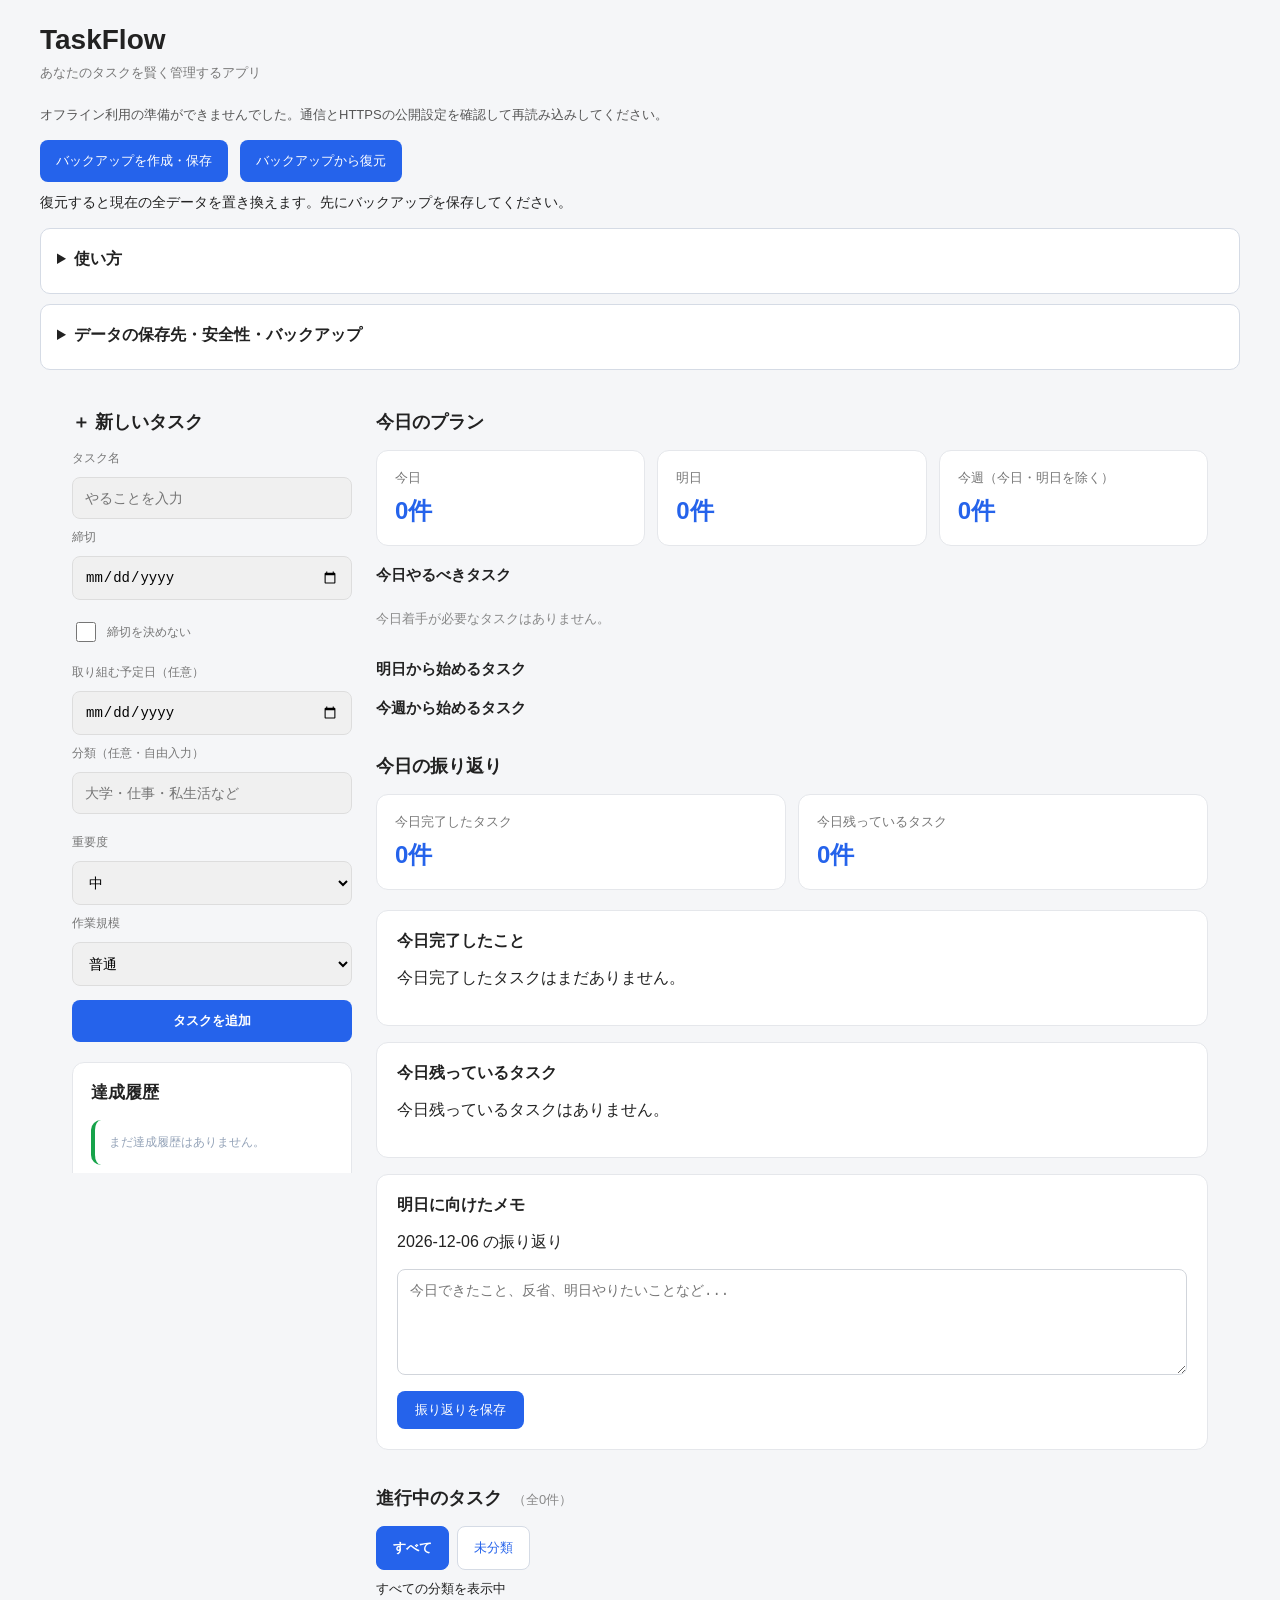
==== index.html @ 1209b7ab "分類タブを「進行中のタスク」の見出しの下へ移動 既存の分類を候補ボタンで表示し、追加・編集時にタップで選択可能に スマホの達成履歴を「明日に向けたメモ」の下へ移動。PCでは従来の位置を維持" ====
<!doctype html>
<html lang="ja">
  <head>
    <meta charset="UTF-8" />
    <meta name="viewport" content="width=device-width, initial-scale=1.0" />
    <title>TaskFlow</title>
    <meta name="theme-color" content="#2563eb" />
    <meta name="apple-mobile-web-app-capable" content="yes" />
    <meta name="apple-mobile-web-app-title" content="TaskFlow" />
    <link rel="manifest" href="manifest.webmanifest" />
    <link rel="apple-touch-icon" sizes="180x180" href="icons/apple-touch-icon.png" />
    <link rel="stylesheet" href="style.css" />
  </head>

  <body>
    <header class="app-header">
      <h1>TaskFlow</h1>
      <p>あなたのタスクを賢く管理するアプリ</p>
    </header>
    <div class="pwa-status" role="status">
      <span id="pwaStatus">オフライン利用の準備状況を確認しています。</span>
      <button id="pwaUpdate" type="button" hidden>更新する</button>
    </div>
    <p id="storageMessage" role="status" hidden></p>
    <section class="backup-controls" aria-label="データ管理">
      <button id="exportButton" type="button" aria-controls="backupPreview" aria-expanded="false">バックアップを作成・保存</button>
      <button id="importButton" type="button">バックアップから復元</button>
      <input id="importFile" type="file" accept=".json,application/json" hidden />
      <p>復元すると現在の全データを置き換えます。先にバックアップを保存してください。</p>
      <div id="backupPreview" class="info-panel" hidden>
        <h2>データの控えを保存する</h2>
        <button id="closeBackupButton" type="button">閉じる</button>
        <p id="backupSummary"></p>
        <ul id="backupTaskPreview"></ul>
        <button id="shareBackupButton" type="button" hidden>共有メニューから保存</button>
        <button id="downloadBackupButton" type="button">ファイルをダウンロード</button>
        <p>iPhoneでは「共有メニューから保存」→「ファイルに保存」を選びます。最後に「ファイル」アプリで、TaskFlowで始まるJSONファイルがあるか確認してください。</p>
        <p>外部アプリを開く確認だけで終わる場合は、Safariまたはホーム画面のTaskFlowで開き直して試してください。ダウンロード後は「ファイル」アプリのダウンロード先を確認します。</p>
        <p>このファイルは暗号化されていません。タスクやメモを含むため、保存先や共有相手に注意してください。</p>
        <p id="backupSaveStatus" role="status"></p>
      </div>
    </section>
    <section class="app-guides" aria-label="使い方とデータについて">
      <details>
        <summary>使い方</summary>
        <ol>
          <li>タスク名を入力します。締切は終える期限、予定日は取り組む日です。どちらも任意です。</li>
          <li>分類は「大学」「仕事」「私生活」などを選ぶか、自分で入力できます。上の分類欄で表示を切り替えます。</li>
          <li>重要度と作業規模を選び、「タスクを追加」を押します。作業規模の目安は短い1日・普通2日・長い4日・かなり長い7日です。</li>
          <li>予定日があればその日を優先し、なければ締切と残り作業量から着手日を提案します。締切を過ぎたものは今日に表示します。</li>
          <li>締切・予定日がないタスクは、今日のタスクが少ないときだけ「余裕があれば」と表示します。それ以外も全タスク一覧で確認できます。</li>
          <li>優先スコアは締切・重要度・残り作業量・進捗による目安です。進捗100％になっても、最後に「完了」を押します。</li>
          <li>「明日へ移行」で予定を明日に変更できます。間違えたら「移行を取り消す」で戻せます。</li>
          <li>タスクの変更は自動保存、振り返りメモは「振り返りを保存」で保存します。予定日に自動通知する機能はまだありません。</li>
        </ol>
      </details>
      <details>
        <summary>データの保存先・安全性・バックアップ</summary>
        <p>入力したタスクとメモは、この端末のブラウザー・ホーム画面アプリ内に保存します。現在、タスクやメモをサーバーへ送る処理や、他の利用者との自動共有・端末間同期はありません。画面ファイルの取得や更新には通信します。</p>
        <p>端末内保存は暗号化された保管庫として設計していません。共用端末や機密情報の登録には注意してください。端末の故障、サイトデータの削除、保存領域の整理などで失われる可能性があります。</p>
        <p>バックアップは、タスクと振り返りメモの「控え」を端末の外にも残せるJSONファイルです。分類で絞っていても全データを含みます。定期的に保存し、公開リポジトリにはアップロードしないでください。</p>
        <p>復元は、控えの内容で現在の全データを置き換える操作です。読み込む前に確認画面が出ます。URL・端末・起動方法によって保存先が異なる場合は、バックアップで移せます。</p>
      </details>
    </section>
    <datalist id="categoryOptions"><option value="大学"></option><option value="仕事"></option><option value="私生活"></option><option value="生活"></option></datalist>

    <main class="app-container">
      <!-- ===== ホーム画面 ===== -->

      <div id="homeScreen">
        <div class="taskflow-layout">
          <!-- 左側：タスク追加エリア -->
          <aside class="taskflow-sidebar">
            <section class="task-form-panel">
              <h2>＋ 新しいタスク</h2>

              <div class="task-form">
                <label for="taskInput">タスク名</label>
                <input
                  type="text"
                  id="taskInput"
                  placeholder="やることを入力"
                />

                <label for="deadlineInput">締切</label>
                <input type="date" id="deadlineInput" />
                <label class="deadline-option"><input type="checkbox" id="noDeadlineInput" />締切を決めない</label>
                <label for="plannedDateInput">取り組む予定日（任意）</label>
                <input type="date" id="plannedDateInput" />
                <label for="categoryInput">分類（任意・自由入力）</label>
                <input type="text" id="categoryInput" list="categoryOptions" maxlength="40" placeholder="大学・仕事・私生活など" />
                <div id="categorySuggestions" class="category-suggestions" role="group" aria-label="既存の分類を選ぶ"></div>

                <label for="priorityInput">重要度</label>
                <select id="priorityInput">
                  <option value="high">高</option>
                  <option value="medium" selected>中</option>
                  <option value="low">低</option>
                </select>

                <label for="sizeInput">作業規模</label>
                <select id="sizeInput">
                  <option value="short">短い</option>
                  <option value="normal" selected>普通</option>
                  <option value="long">長い</option>
                  <option value="veryLong">かなり長い</option>
                </select>

                <button id="addButton">タスクを追加</button>
              </div>
            </section>

            <!-- ===== 達成履歴 ===== -->

            <!-- ===== 達成履歴 ===== -->

            <!-- ===== 達成履歴 ===== -->
            <div id="desktopCompletedSlot">
            <section id="completedPanel" class="completed-panel completed-preview">
              <h2>達成履歴</h2>

              <ul id="completedList"></ul>

              <button
                id="viewAllCompletedButton"
                class="view-all-button"
                type="button"
                hidden
              >
                すべての達成タスクを見る
              </button>
            </section>
            </div>
          </aside>

          <!-- 右側：メインコンテンツ -->
          <div class="taskflow-main">
            <!-- ===== 今日のプラン ===== -->

            <section class="daily-plan-panel">
              <h2>今日のプラン</h2>

              <div class="daily-summary">
                <div class="summary-card">
                  <span>今日</span>
                  <strong id="todayCount">0件</strong>
                </div>

                <div class="summary-card">
                  <span>明日</span>
                  <strong id="tomorrowCount">0件</strong>
                </div>

                <div class="summary-card">
                  <span>今週（今日・明日を除く）</span>
                  <strong id="weekCount">0件</strong>
                </div>
              </div>

              <div class="daily-task-panel">
                <h3>今日やるべきタスク</h3>
                <ul id="todayTaskList"></ul>
                <p id="todayEmptyMessage" hidden>
                  今日着手が必要なタスクはありません。
                </p>
              </div>

              <div class="daily-task-panel">
                <h3>明日から始めるタスク</h3>
                <ul id="tomorrowTaskList"></ul>
              </div>

              <div class="daily-task-panel">
                <h3>今週から始めるタスク</h3>
                <ul id="weekTaskList"></ul>
              </div>
            </section>

            <!-- ===== デイリーレビュー ===== -->
            <section class="daily-review-panel">
              <h2>今日の振り返り</h2>

              <div class="review-summary">
                <div class="review-summary-card">
                  <span>今日完了したタスク</span>
                  <strong id="reviewCompletedCount">0件</strong>
                </div>

                <div class="review-summary-card">
                  <span>今日残っているタスク</span>
                  <strong id="reviewRemainingCount">0件</strong>
                </div>
              </div>

              <div class="review-card">
                <h3>今日完了したこと</h3>

                <ul id="reviewCompletedList"></ul>

                <p id="reviewCompletedEmpty" hidden>
                  今日完了したタスクはまだありません。
                </p>
              </div>

              <div class="review-card">
                <h3>今日残っているタスク</h3>

                <ul id="reviewRemainingList"></ul>

                <p id="reviewRemainingEmpty" hidden>
                  今日残っているタスクはありません。
                </p>
              </div>

              <div class="review-card">
                <h3><label for="reviewMemo">明日に向けたメモ</label></h3>
                <p id="reviewDate"></p>

                <textarea
                  id="reviewMemo"
                  placeholder="今日できたこと、反省、明日やりたいことなど..."
                  rows="5"
                ></textarea>

                <button id="saveReviewButton" type="button">
                  振り返りを保存
                </button>

                <p id="reviewSaveMessage" hidden>振り返りを保存しました！</p>
              </div>
            </section>

            <!-- ===== 進行中のタスク ===== -->
            <div id="mobileCompletedSlot"></div>
            <section class="task-list-panel">
              <h2>
                進行中のタスク
                <span id="taskCount"></span>
              </h2>
              <div id="homeCategorySlot">
                <div class="category-controls">
                  <div id="categoryTabs" class="category-tabs" role="group" aria-label="表示するタスクの分類"></div>
                  <span id="categoryStatus" role="status"></span>
                </div>
              </div>

              <ul id="taskList"></ul>

              <button id="viewAllButton" class="view-all-button">
                すべてのタスクを見る
              </button>
            </section>
          </div>
          <!-- taskflow-main -->
        </div>
        <!-- taskflow-layout -->
      </div>
      <!-- homeScreen -->

      <!-- ===== すべてのタスク画面 ===== -->

      <!-- ===== すべてのタスク画面 ===== -->
      <section id="allTasksScreen" hidden>
        <div class="all-tasks-header">
          <button id="backButton" class="back-button">← ホームに戻る</button>

          <h2>すべてのタスク</h2>
          <p id="allTasksCount"></p>
        </div>

        <!-- 検索・並び替え・絞り込み -->
        <div id="allCategorySlot"></div>
        <div class="task-controls">
          <div class="control-field">
            <label for="taskSearch">タスクを検索</label>
            <input type="search" id="taskSearch" placeholder="タスク名を入力" />
          </div>

          <div class="control-field">
            <label for="taskSort">並び順</label>
            <select id="taskSort">
              <option value="deadline">締切が近い順</option>
              <option value="priority">重要度が高い順</option>
              <option value="progress">進捗率が高い順</option>
            </select>
          </div>

          <div class="control-field">
            <label for="taskFilter">絞り込み</label>
            <select id="taskFilter">
              <option value="all">すべて</option>
              <option value="hasDeadline">締切あり</option>
              <option value="noDeadline">締切なし</option>
            </select>
          </div>
        </div>

        <ul id="allTasksList"></ul>

        <p id="emptyTaskMessage" hidden>条件に一致するタスクはありません。</p>
      </section>
    </main>

    <!-- ===== タスク編集画面 ===== -->
    <div id="editModal" class="edit-modal" role="dialog" aria-modal="true" aria-labelledby="editTitle" hidden>
      <div class="edit-modal-content">
        <h2 id="editTitle">タスクを編集</h2>

        <label for="editTaskInput">タスク名</label>
        <input type="text" id="editTaskInput" />

        <label for="editDeadlineInput">締切</label>
        <input type="date" id="editDeadlineInput" />
        <label class="deadline-option"><input type="checkbox" id="editNoDeadlineInput" />締切を決めない</label>
        <label for="editPlannedDateInput">取り組む予定日（任意）</label>
        <input type="date" id="editPlannedDateInput" />
        <label for="editCategoryInput">分類（任意・自由入力）</label>
        <input type="text" id="editCategoryInput" list="categoryOptions" maxlength="40" />
        <div id="editCategorySuggestions" class="category-suggestions" role="group" aria-label="既存の分類を選ぶ"></div>

        <label for="editPriorityInput">重要度</label>
        <select id="editPriorityInput">
          <option value="high">高</option>
          <option value="medium">中</option>
          <option value="low">低</option>
        </select>

        <label for="editSizeInput">作業規模</label>
        <select id="editSizeInput">
          <option value="short">短い</option>
          <option value="normal">普通</option>
          <option value="long">長い</option>
          <option value="veryLong">かなり長い</option>
        </select>

        <div class="edit-modal-buttons">
          <button id="cancelEditButton" type="button">キャンセル</button>

          <button id="saveEditButton" type="button">変更を保存</button>
        </div>
      </div>
    </div>

    <script src="script.js"></script>
    <script src="pwa.js"></script>
  </body>
</html>
---- style.css ----
/* ===== 基本設定 ===== */

* {
  box-sizing: border-box;
}

.pwa-status { max-width: 1200px; margin: 12px auto; font-size: 13px; color: #555; }
.pwa-status button { margin: 8px; }
.pwa-status button[hidden] { display: none; }
.task-form .deadline-option, .edit-modal-content .deadline-option {
  display: flex;
  align-items: center;
  gap: 8px;
  min-height: 44px;
}
.task-form .deadline-option input, .edit-modal-content .deadline-option input {
  width: 20px;
  height: 20px;
  min-width: 20px;
  padding: 0;
}
input[type="date"]:disabled { opacity: 0.5; }
.daily-task-info .suggestion-label { color: #2563eb; font-weight: bold; }
.app-guides, .category-controls { max-width: 1200px; margin: 16px auto; }
.app-guides details, .info-panel { border: 1px solid #d5dbe5; border-radius: 10px; background: white; padding: 16px; margin: 10px 0; line-height: 1.7; overflow-wrap: anywhere; }
.app-guides summary { cursor: pointer; font-weight: bold; min-height: 32px; }
.app-guides ol { padding-left: 24px; }
.app-guides li { margin: 8px 0; }
.backup-controls .info-panel { width: 100%; }
.info-panel[hidden] { display: none; }
.info-panel h2 { margin-bottom: 8px; }
.info-panel p { margin: 12px 0; }
#backupTaskPreview { max-height: 200px; overflow-y: auto; }
.category-controls { display: flex; gap: 10px; align-items: center; flex-wrap: wrap; }
.category-controls select { padding: 10px; font-size: 16px; max-width: 100%; min-height: 44px; }
.category-tabs { display: flex; gap: 8px; flex-wrap: wrap; width: 100%; }
.category-tab { min-height: 44px; max-width: 100%; overflow-wrap: anywhere; background: white; color: #2563eb; border: 1px solid #d5dbe5; }
.category-tab[aria-pressed="true"] { background: #2563eb; color: white; border-color: #2563eb; font-weight: bold; }
.category-tab:focus-visible { outline: 3px solid #60a5fa; outline-offset: 2px; }
.category-suggestions { display: flex; flex-wrap: wrap; gap: 6px; }
.category-suggestion { background: #eff6ff; color: #2563eb; border: 1px solid #d5dbe5; min-height: 44px; padding: 8px 12px; max-width: 100%; overflow-wrap: anywhere; }
#mobileCompletedSlot .completed-preview { background: white; padding: 18px; border: 1px solid #e5e7eb; border-radius: 12px; margin: 0 0 24px; }
#mobileCompletedSlot .completed-item { overflow-wrap: anywhere; }
#categoryStatus { font-size: 13px; width: 100%; }

/* データ管理と狭い画面での操作 */
.backup-controls, #storageMessage {
  max-width: 1200px;
  margin: 16px auto;
}
.backup-controls { display: flex; gap: 12px; flex-wrap: wrap; }
.backup-controls p { width: 100%; margin: 0; font-size: 14px; }
#storageMessage { padding: 12px; background: #fff3cd; overflow-wrap: anywhere; }
.modal-open { overflow: hidden; }

body {
  font-family: Arial, sans-serif;
  background-color: #f5f6f8;
  color: #222;
  margin: 0;
  padding: 24px;
}

/* ===== ヘッダー ===== */

.app-header {
  max-width: 1200px;
  margin: 0 auto 24px;
}

h1 {
  font-size: 28px;
  margin: 0 0 8px;
}

.app-header p {
  color: #777;
  font-size: 13px;
  margin: 0;
}

/* ===== 全体レイアウト ===== */

.app-container {
  max-width: 1200px;
  margin: 0 auto;
}

.app-layout {
  display: grid;
  grid-template-columns: 1fr 1.8fr;
  gap: 24px;
  align-items: start;
}

/* ===== パネル ===== */

.task-form-panel,
.task-list-panel,
.completed-panel {
  background-color: transparent;
  padding: 0;
  border: none;
  box-shadow: none;
}

h2 {
  font-size: 18px;
  margin: 0 0 16px;
}

/* ===== タスク登録 ===== */

.task-form {
  display: flex;
  flex-direction: column;
  gap: 10px;
}

.task-form label {
  font-size: 12px;
  color: #777;
}

.task-form input,
.task-form select {
  width: 100%;
  padding: 12px;
  background-color: #f0f0f0;
  border: 1px solid #ddd;
  border-radius: 8px;
  font-size: 14px;
}

.task-form input:focus,
.task-form select:focus {
  outline: none;
  border-color: #2563eb;
}

button {
  background-color: #2563eb;
  color: white;
  border: none;
  border-radius: 8px;
  padding: 12px 16px;
  cursor: pointer;
}

button:hover {
  filter: brightness(0.92);
}

#addButton {
  width: 100%;
  margin-top: 4px;
  font-weight: bold;
}

/* ===== タスク一覧 ===== */

ul {
  list-style: none;
  padding: 0;
  margin: 0;
}

/* ===== タスクカード ===== */
#taskList li {
  display: flex;
  flex-direction: column;
  align-items: stretch;
  gap: 14px;

  background-color: white;
  border: 1px solid #ddd;
  border-radius: 14px;

  padding: 18px;
  margin-bottom: 12px;
}

/* タスクの情報 */
.task-info {
  display: flex;
  flex-direction: column;
  gap: 6px;
  flex: 1;
  min-width: 0;
}

.task-info span {
  font-size: 16px;
  font-weight: bold;
  overflow-wrap: anywhere;
}

.task-info small {
  font-size: 12px;
  color: #888;
}

/* 進捗率 */
#taskList input[type="range"] {
  width: 100%;
  max-width: none;
  accent-color: #16a34a;
  cursor: pointer;
}

#taskList p {
  text-align: left;
  margin: 4px 0;
  font-size: 13px;
}

/* ===== 操作ボタン ===== */

.button-group {
  display: flex;
  gap: 8px;
  flex-wrap: wrap;
}

li button {
  background-color: #16a34a;
  padding: 8px 12px;
  font-size: 13px;
}

.edit-button {
  background-color: #f59e0b;
}

.delete-button {
  background-color: #ef4444;
}

/* ===== 達成履歴 ===== */

.completed-panel {
  margin-top: 36px;
  padding-top: 24px;
  border-top: 1px solid #ddd;
}

#completedList li {
  display: flex;
  flex-wrap: wrap;
  justify-content: space-between;
  gap: 10px;
  background-color: white;
  padding: 14px;
  margin-bottom: 8px;
  border-radius: 10px;
  border-left: 4px solid #16a34a;
}

#completedList small {
  color: #888;
  font-size: 12px;
}

/* ===== スマホ対応 ===== */

@media (max-width: 768px) {
  body {
    padding: 16px;
  }

  .app-layout {
    grid-template-columns: 1fr;
  }

  .button-group {
    width: 100%;
  }
}
/* ===== 進捗エリア ===== */
.progress-container {
  width: 100%;
  display: flex;
  flex-direction: column;
  gap: 8px;
}

.progress-container p {
  margin: 0;
  font-size: 13px;
  color: #555;
}

.progress-container input[type="range"] {
  width: 100%;
  accent-color: #16a34a;
  cursor: pointer;
}

/* ===== ボタン配置 ===== */
#taskList .button-group {
  display: flex;
  justify-content: flex-start;
  gap: 8px;
  flex-wrap: wrap;
}

/* ===== タスク件数 ===== */
#taskCount {
  font-size: 13px;
  font-weight: normal;
  color: #888;
  margin-left: 6px;
}

/* ===== すべて見るボタン ===== */
.view-all-button {
  display: block;
  width: 100%;
  margin-top: 12px;
  padding: 12px;

  background-color: #fff;
  color: #2563eb;
  border: 1px solid #d5dbe5;
  border-radius: 10px;

  font-size: 13px;
  font-weight: bold;
  cursor: pointer;
}

.view-all-button:hover {
  background-color: #eff6ff;
}

/* hidden属性が付いている間は非表示 */
.view-all-button[hidden] {
  display: none;
}

/* ===== 画面切り替え ===== */

/* hidden属性が付いている画面を非表示にする */
#homeScreen[hidden],
#allTasksScreen[hidden] {
  display: none;
}

/* ===== 全タスク画面 ===== */

.all-tasks-header {
  margin-bottom: 24px;
}

.all-tasks-header h2 {
  margin-top: 18px;
  margin-bottom: 6px;
}

#allTasksCount {
  color: #888;
  font-size: 13px;
  margin: 0;
}

/* 戻るボタン */
.back-button {
  background-color: white;
  color: #2563eb;
  border: 1px solid #d5dbe5;
}

.back-button:hover {
  background-color: #eff6ff;
}

/* 検索・並び替え・絞り込み */
.task-controls {
  display: grid;
  grid-template-columns: 2fr 1fr 1fr;
  gap: 14px;
  margin-bottom: 24px;
}

.control-field {
  display: flex;
  flex-direction: column;
  gap: 8px;
}

.control-field label {
  font-size: 12px;
  color: #777;
}

.control-field input,
.control-field select {
  width: 100%;
  padding: 12px;
  background-color: white;
  border: 1px solid #ddd;
  border-radius: 8px;
  font-size: 14px;
}

/* 全タスク画面でも同じカードデザイン */
#allTasksList li {
  display: flex;
  flex-direction: column;
  align-items: stretch;
  gap: 14px;
  background-color: white;
  border: 1px solid #ddd;
  border-radius: 14px;
  padding: 18px;
  margin-bottom: 12px;
}

#allTasksList input[type="range"] {
  width: 100%;
  accent-color: #16a34a;
  cursor: pointer;
}

#allTasksList p {
  text-align: left;
  margin: 4px 0;
  font-size: 13px;
}

/* 検索結果なし */
#emptyTaskMessage {
  text-align: center;
  color: #888;
  padding: 32px 0;
}

#emptyTaskMessage[hidden] {
  display: none;
}

/* スマホ対応 */
@media (max-width: 768px) {
  .task-controls {
    grid-template-columns: 1fr;
  }
}

/* ===== 自動スケジュール表示 ===== */

.schedule-text {
  font-size: 12px;
  color: #2563eb;
  margin-top: 4px;
}

.schedule-ready {
  display: block;
  background-color: #fff3e0;
  color: #92400e;
  font-weight: bold;

  border-left: 4px solid #f59e0b;
  border-radius: 6px;

  padding: 12px 14px;
  margin-top: 8px;
}

/* ===== 優先スコア ===== */

.task-info .priority-score {
  display: inline-block;
  align-self: flex-start;
  width: auto;
  padding: 5px 10px;
  border-radius: 6px;
  font-size: 12px;
  font-weight: bold;
}

/* 最優先 */
.task-info .priority-urgent {
  background-color: #fef2f2;
  color: #dc2626;
}

/* 優先 */
.task-info .priority-high {
  background-color: #fff7ed;
  color: #b45309;
}

/* 通常 */
.task-info .priority-normal {
  background-color: #eff6ff;
  color: #2563eb;
}

/* ===== 締切超過 ===== */

.schedule-overdue {
  display: block;
  background-color: #fee2e2;
  color: #991b1b;
  font-weight: bold;

  border-left: 4px solid #dc2626;
  border-radius: 6px;

  padding: 12px 14px;
  margin-top: 8px;
}

/* ===== 進捗100% ===== */

.schedule-finished {
  display: block;
  background-color: #dcfce7;
  color: #166534;
  font-weight: bold;

  border-left: 4px solid #16a34a;
  border-radius: 6px;

  padding: 12px 14px;
  margin-top: 8px;
}

/* ===== 今日のプラン ===== */

.daily-plan-panel {
  margin-bottom: 36px;
}

.daily-summary {
  display: grid;
  grid-template-columns: repeat(3, 1fr);
  gap: 12px;
  margin-bottom: 20px;
}

.summary-card {
  background-color: white;
  border: 1px solid #e5e7eb;
  border-radius: 12px;
  padding: 18px;

  display: flex;
  flex-direction: column;
  gap: 8px;
}

.summary-card span {
  color: #777;
  font-size: 13px;
}

.summary-card strong {
  color: #2563eb;
  font-size: 24px;
}

.daily-task-panel {
  margin-bottom: 20px;
}

.daily-task-panel h3 {
  font-size: 15px;
  margin: 0 0 12px;
}

.daily-task-item {
  display: flex;
  justify-content: space-between;
  align-items: center;
  gap: 12px;

  background-color: white;
  border: 1px solid #e5e7eb;
  border-radius: 10px;

  padding: 14px;
  margin-bottom: 8px;
}

.daily-task-info {
  display: flex;
  flex-direction: column;
  gap: 6px;
  min-width: 0;
}

.daily-task-info strong {
  font-size: 14px;
  overflow-wrap: anywhere;
}

.daily-task-info small {
  font-size: 12px;
  color: #888;
}

.daily-score {
  flex-shrink: 0;
  background-color: #eff6ff;
  color: #2563eb;
  padding: 6px 10px;
  border-radius: 6px;
  font-size: 12px;
  font-weight: bold;
}

#todayEmptyMessage {
  color: #888;
  font-size: 13px;
  padding: 12px 0;
}

#todayEmptyMessage[hidden] {
  display: none;
}

@media (max-width: 768px) {
  .daily-summary {
    gap: 8px;
  }

  .summary-card {
    padding: 12px;
  }

  .summary-card strong {
    font-size: 20px;
  }
}

/* ===== タスク移行 ===== */

.daily-task-actions {
  display: flex;
  align-items: center;
  gap: 8px;
  flex-wrap: wrap;
  justify-content: flex-end;
}

.migrate-button {
  background-color: #e2e8f0;
  color: #334155;
  padding: 8px 12px;
  font-size: 12px;
  font-weight: bold;
  border-radius: 8px;
}

.migrate-button:hover {
  background-color: #cbd5e1;
}

.migration-text {
  color: #64748b;
  font-size: 12px;
}

@media (max-width: 768px) {
  .daily-task-item {
    align-items: flex-start;
  }

  .daily-task-actions {
    flex-direction: column;
    align-items: flex-end;
  }
}

/* ===== 編集モーダル ===== */

.edit-modal {
  position: fixed;
  inset: 0;

  background-color: rgba(0, 0, 0, 0.5);

  display: flex;
  justify-content: center;
  align-items: center;

  padding: 20px;
  z-index: 1000;
}

.edit-modal[hidden] {
  display: none;
}

.edit-modal-content {
  background-color: white;
  padding: 28px;
  border-radius: 14px;

  width: 100%;
  max-width: 440px;
  max-height: 90vh;
  max-height: 90dvh;
  overflow-y: auto;

  box-shadow: 0 10px 30px rgba(0, 0, 0, 0.15);
}

.edit-modal-content h2 {
  margin-top: 0;
  margin-bottom: 20px;
}

.edit-modal-content label {
  display: block;
  margin-top: 14px;
  margin-bottom: 6px;
  font-size: 14px;
  font-weight: bold;
}

.edit-modal-content input,
.edit-modal-content select {
  width: 100%;
  box-sizing: border-box;

  padding: 10px;
  border: 1px solid #d1d5db;
  border-radius: 8px;

  font-size: 14px;
}

.edit-modal-buttons {
  display: flex;
  justify-content: flex-end;
  gap: 10px;
  margin-top: 24px;
}

#cancelEditButton {
  background-color: #e5e7eb;
  color: #374151;
}

#saveEditButton {
  background-color: #2563eb;
  color: white;
}

.edit-modal-buttons button {
  padding: 10px 16px;
  border: none;
  border-radius: 8px;
  cursor: pointer;
}

.edit-modal-buttons button:hover {
  opacity: 0.85;
}

/* ===== デイリーレビュー ===== */

.daily-review-panel {
  margin-bottom: 36px;
}

.review-summary {
  display: grid;
  grid-template-columns: repeat(2, 1fr);
  gap: 12px;
  margin-bottom: 20px;
}

.review-summary-card {
  background-color: white;
  border: 1px solid #e5e7eb;
  border-radius: 12px;
  padding: 18px;

  display: flex;
  flex-direction: column;
  gap: 8px;
}

.review-summary-card span {
  color: #777;
  font-size: 13px;
}

.review-summary-card strong {
  color: #2563eb;
  font-size: 24px;
}

.review-card {
  background-color: white;
  border: 1px solid #e5e7eb;
  border-radius: 12px;
  padding: 20px;
  margin-bottom: 16px;
}

.review-card h3 {
  margin-top: 0;
  font-size: 16px;
}

.review-completed-item {
  padding: 10px;
  margin-bottom: 8px;
  border-radius: 8px;

  background-color: #f0fdf4;
  color: #166534;

  list-style: none;
}

.review-remaining-item {
  display: flex;
  justify-content: space-between;
  align-items: center;
  gap: 12px;

  padding: 10px;
  margin-bottom: 8px;

  border-radius: 8px;
  background-color: #fff7ed;

  list-style: none;
}

#reviewCompletedList,
#reviewRemainingList {
  padding-left: 0;
}

#reviewMemo {
  width: 100%;
  box-sizing: border-box;

  padding: 12px;
  border: 1px solid #d1d5db;
  border-radius: 8px;

  font-size: 14px;
  resize: vertical;
}

#saveReviewButton {
  margin-top: 12px;

  padding: 10px 18px;
  background-color: #2563eb;
  color: white;

  border: none;
  border-radius: 8px;
  cursor: pointer;
}

#saveReviewButton:hover {
  background-color: #1d4ed8;
}

#reviewSaveMessage {
  color: #16a34a;
  font-size: 13px;
  font-weight: bold;
}

#reviewSaveMessage[hidden] {
  display: none;
}

@media (max-width: 768px) {
  .review-summary-card {
    padding: 12px;
  }

  .review-remaining-item {
    flex-direction: column;
    align-items: flex-start;
  }
}

/* ===== 左側フォーム＋右側コンテンツ ===== */

.taskflow-layout {
  display: grid;
  grid-template-columns: 280px minmax(0, 1fr);
  gap: 24px;
  align-items: start;
  max-width: 1600px;
  margin: 0 auto;
  padding: 24px;
}

/* 左側のタスク追加エリア */
.taskflow-sidebar {
  position: sticky;
  top: 20px;
  min-width: 0;
}

/* 右側のメインコンテンツ */
.taskflow-main {
  min-width: 0;
}

/* スマホでは縦並び */
@media (max-width: 900px) {
  .taskflow-layout {
    grid-template-columns: 1fr;
    padding: 16px;
  }

  .taskflow-sidebar {
    position: static;
  }
}

/* ===== クリック可能なおすすめタスク ===== */

.daily-task-clickable {
  cursor: pointer;
  transition: background-color 0.2s;
}

.daily-task-clickable:hover {
  background-color: #eff6ff;
}

.daily-task-clickable:focus-visible {
  outline: 3px solid #60a5fa;
  outline-offset: 2px;
}

/* ===== 移動先のタスクを強調 ===== */

.task-highlight {
  animation: taskHighlight 2s ease-out;
}

@keyframes taskHighlight {
  0% {
    background-color: #bfdbfe;
    box-shadow: 0 0 0 4px #93c5fd;
  }

  100% {
    background-color: transparent;
    box-shadow: none;
  }
}

/* ===== TaskFlow 新しいホームレイアウト ===== */

/* メインコンテンツの横幅を広げる */
.app-container {
  max-width: 1600px;
  width: calc(100% - 48px);
  margin: 0 auto;
}

/* 左右2カラム */
.taskflow-layout {
  display: grid;
  grid-template-columns: 280px minmax(0, 1fr);
  gap: 24px;
  align-items: start;
}

/* 左側：タスク追加 */
.taskflow-sidebar {
  position: sticky;
  top: 20px;
  min-width: 0;
}

/* 右側：今日のプランなど */
.taskflow-main {
  min-width: 0;
}

/* 進行中のタスクを右側いっぱいに表示 */
.taskflow-main .app-layout {
  display: block;
}

.taskflow-main .task-list-panel {
  width: 100%;
  box-sizing: border-box;
}

/* スマホ・狭い画面では縦並び */
@media (max-width: 900px) {
  .app-container {
    width: calc(100% - 32px);
  }

  .taskflow-layout {
    grid-template-columns: 1fr;
    gap: 20px;
  }

  .taskflow-sidebar {
    position: static;
  }
}

/* ===== 左側の達成履歴 ===== */

.taskflow-sidebar .completed-details {
  margin-top: 20px;
  width: 100%;
  box-sizing: border-box;
}

.taskflow-sidebar .completed-details summary {
  cursor: pointer;
  padding: 16px;

  background-color: white;
  border: 1px solid #e5e7eb;
  border-radius: 12px;

  font-size: 14px;
  font-weight: bold;
  color: #374151;
}

.taskflow-sidebar .completed-details summary:hover {
  background-color: #f8fafc;
}

.taskflow-sidebar .completed-details[open] summary {
  border-radius: 12px 12px 0 0;
}

.taskflow-sidebar .completed-details #completedList {
  margin: 0;
  padding: 12px;

  background-color: white;
  border: 1px solid #e5e7eb;
  border-top: none;
  border-radius: 0 0 12px 12px;

  list-style: none;

  max-height: 320px;
  overflow-y: auto;
}

.taskflow-sidebar .completed-item {
  display: flex;
  flex-direction: column;
  gap: 5px;

  padding: 10px 8px;
  border-bottom: 1px solid #f1f5f9;
}

.taskflow-sidebar .completed-item:last-child {
  border-bottom: none;
}

.taskflow-sidebar .completed-item strong {
  font-size: 13px;
  color: #166534;
  overflow-wrap: anywhere;
}

.taskflow-sidebar .completed-item small {
  font-size: 11px;
  color: #94a3b8;
}

.taskflow-sidebar .completed-empty {
  padding: 12px 4px;
  font-size: 12px;
  color: #94a3b8;
}

/* ===== 達成履歴プレビュー ===== */

.taskflow-sidebar .completed-preview {
  margin-top: 20px;
  padding: 18px;
  background-color: white;
  border: 1px solid #e5e7eb;
  border-radius: 12px;
}

.taskflow-sidebar .completed-preview h2 {
  margin-top: 0;
  margin-bottom: 16px;
  font-size: 17px;
}

.taskflow-sidebar .completed-preview #completedList {
  padding: 0;
  margin: 0;
  list-style: none;

  max-height: none;
  overflow: visible;
}

.taskflow-sidebar .completed-preview .completed-item {
  display: flex;
  flex-direction: column;
  gap: 5px;

  padding: 12px 0;
  border-bottom: 1px solid #f1f5f9;
}

.taskflow-sidebar .completed-preview .completed-item strong {
  font-size: 13px;
  color: #166534;
  overflow-wrap: anywhere;
}

.taskflow-sidebar .completed-preview .completed-item small {
  font-size: 11px;
  color: #94a3b8;
}

.taskflow-sidebar .completed-preview .view-all-button {
  width: 100%;
  margin-top: 16px;
}

.taskflow-sidebar .completed-preview .view-all-button[hidden] {
  display: none;
}

@media (max-width: 900px) {
  .app-container { width: 100%; }
  .taskflow-layout { padding: 0; }
  .task-form input, .task-form select,
  .control-field input, .control-field select,
  .edit-modal-content input, .edit-modal-content select,
  #reviewMemo { font-size: 16px; min-width: 0; }
  button, li button, .migrate-button { min-height: 44px; }
  .daily-summary { grid-template-columns: repeat(3, minmax(0, 1fr)); }
  .summary-card { min-width: 0; }
  .summary-card span { overflow-wrap: anywhere; }
  .review-remaining-item span { overflow-wrap: anywhere; min-width: 0; }
  .edit-modal { padding: 12px; }
  .edit-modal-content { padding: 20px; }
}
@media (prefers-reduced-motion: reduce) {
  .task-highlight { animation: none; outline: 3px solid #93c5fd; }
}
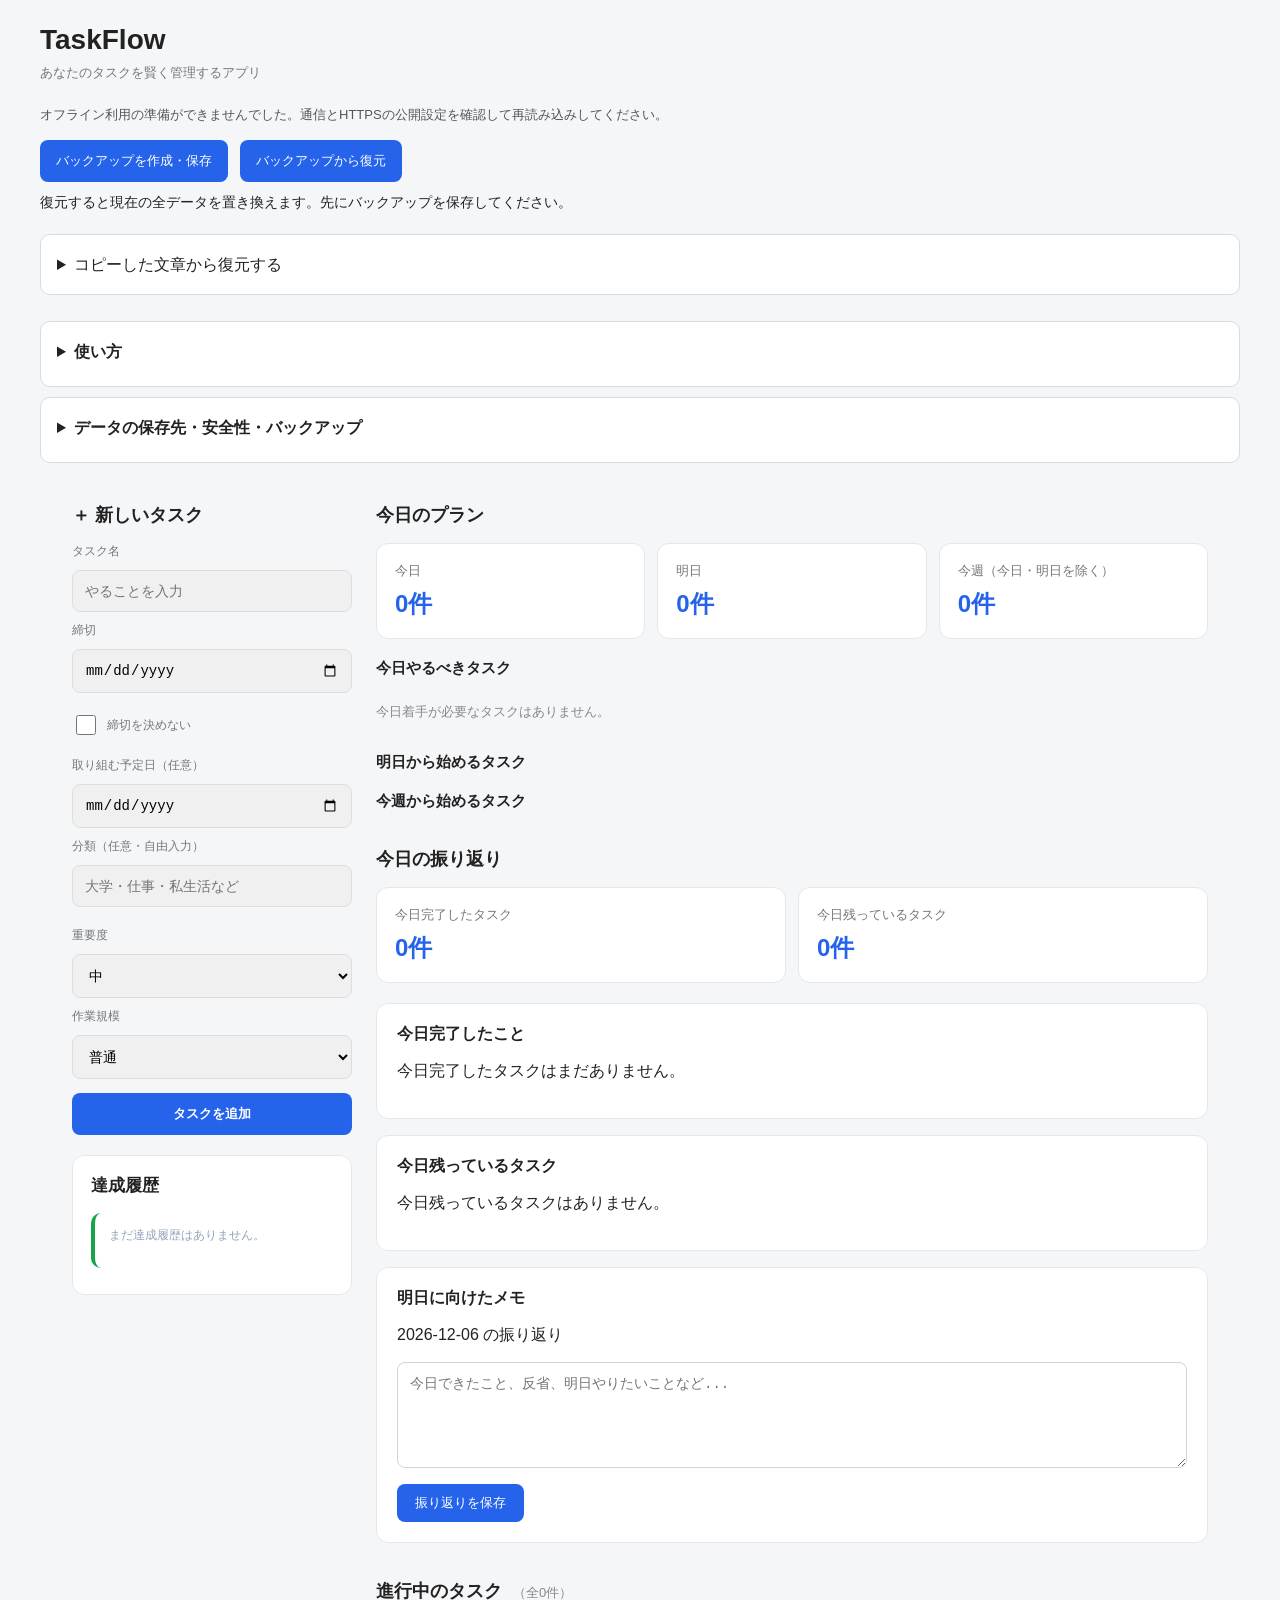
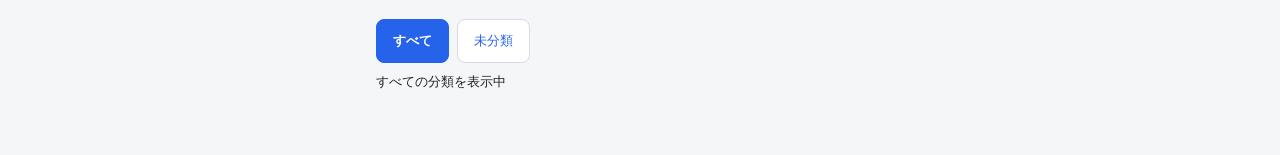
==== commit 589b259f: "LINE内ブラウザー向けの対策を追加しました。" ====
--- a/index.html
+++ b/index.html
@@ -27,6 +27,13 @@
       <button id="importButton" type="button">バックアップから復元</button>
       <input id="importFile" type="file" accept=".json,application/json" hidden />
       <p>復元すると現在の全データを置き換えます。先にバックアップを保存してください。</p>
+      <details class="info-panel">
+        <summary>コピーした文章から復元する</summary>
+        <p>別のブラウザーから持ち出したバックアップ全文を貼り付けてください。現在の全データを置き換える前に確認します。</p>
+        <label for="importBackupText">バックアップ全文（JSON）</label>
+        <textarea id="importBackupText" rows="5" spellcheck="false" autocapitalize="off"></textarea>
+        <button id="importTextButton" type="button">この文章から復元する</button>
+      </details>
       <div id="backupPreview" class="info-panel" hidden>
         <h2>データの控えを保存する</h2>
         <button id="closeBackupButton" type="button">閉じる</button>
@@ -34,6 +41,22 @@
         <ul id="backupTaskPreview"></ul>
         <button id="shareBackupButton" type="button" hidden>共有メニューから保存</button>
         <button id="downloadBackupButton" type="button">ファイルをダウンロード</button>
+        <div id="lineBackupNotice" hidden>
+          <p>LINE内ブラウザーではファイル保存が動かない場合があります。この画面では文章のコピーでデータを持ち出してください。</p>
+          <ol>
+            <li>下の「バックアップ全文をコピー」を押します。失敗したら文章欄を長押しして全選択・コピーします。</li>
+            <li>LINEのメニューから外部ブラウザー（iPhoneはSafariなど）で同じURLを開きます。</li>
+            <li>「コピーした文章から復元する」に全文を貼り付け、確認して復元します。その後、ファイルとして保存できます。</li>
+          </ol>
+          <p>LINE内とSafari・ホーム画面アプリでは保存場所が異なる場合があります。新しい画面でタスクを確認するまで、元のデータを削除しないでください。復元先に既存タスクがある場合は先にそちらもバックアップしてください。</p>
+        </div>
+        <details id="backupTextDetails">
+          <summary>保存できない場合：バックアップを文章でコピー</summary>
+          <p>全文をコピーしてメモアプリなどに保管できます。共有相手に内容を読まれるため、グループトークなどには送らないでください。</p>
+          <label for="backupText">バックアップ全文（変更せずにコピー）</label>
+          <textarea id="backupText" rows="5" readonly spellcheck="false"></textarea>
+          <button id="copyBackupButton" type="button">バックアップ全文をコピー</button>
+        </details>
         <p>iPhoneでは「共有メニューから保存」→「ファイルに保存」を選びます。最後に「ファイル」アプリで、TaskFlowで始まるJSONファイルがあるか確認してください。</p>
         <p>外部アプリを開く確認だけで終わる場合は、Safariまたはホーム画面のTaskFlowで開き直して試してください。ダウンロード後は「ファイル」アプリのダウンロード先を確認します。</p>
         <p>このファイルは暗号化されていません。タスクやメモを含むため、保存先や共有相手に注意してください。</p>
--- a/style.css
+++ b/style.css
@@ -31,6 +31,9 @@
 .info-panel h2 { margin-bottom: 8px; }
 .info-panel p { margin: 12px 0; }
 #backupTaskPreview { max-height: 200px; overflow-y: auto; }
+#backupText, #importBackupText { width: 100%; padding: 10px; font-size: 16px; box-sizing: border-box; }
+#lineBackupNotice { padding: 12px; margin: 12px 0; background: #fff3cd; }
+#lineBackupNotice[hidden], #downloadBackupButton[hidden] { display: none; }
 .category-controls { display: flex; gap: 10px; align-items: center; flex-wrap: wrap; }
 .category-controls select { padding: 10px; font-size: 16px; max-width: 100%; min-height: 44px; }
 .category-tabs { display: flex; gap: 8px; flex-wrap: wrap; width: 100%; }
@@ -245,15 +248,45 @@
 }
 
 #completedList li {
-  display: flex;
-  flex-wrap: wrap;
-  justify-content: space-between;
+  display: grid;
+  grid-template-columns: minmax(0, 1fr) max-content;
+  grid-template-rows: auto auto;
+  align-items: center;
   gap: 10px;
   background-color: white;
   padding: 14px;
   margin-bottom: 8px;
   border-radius: 10px;
   border-left: 4px solid #16a34a;
+}
+
+/* 名前・日時は左、操作ボタンは常に右。同じ位置で長文を折り返す。 */
+#completedList li.completed-item {
+  display: grid;
+  grid-template-columns: minmax(0, 1fr) max-content;
+  grid-template-rows: auto auto;
+  column-gap: 12px;
+  row-gap: 6px;
+}
+#completedList .completed-item strong {
+  grid-column: 1;
+  grid-row: 1;
+  min-width: 0;
+  overflow-wrap: anywhere;
+}
+#completedList .completed-item small {
+  grid-column: 1;
+  grid-row: 2;
+  min-width: 0;
+  overflow-wrap: anywhere;
+}
+#completedList .completed-item button {
+  grid-column: 2;
+  grid-row: 1 / 3;
+  justify-self: end;
+  align-self: center;
+  white-space: nowrap;
+  min-height: 44px;
 }
 
 #completedList small {
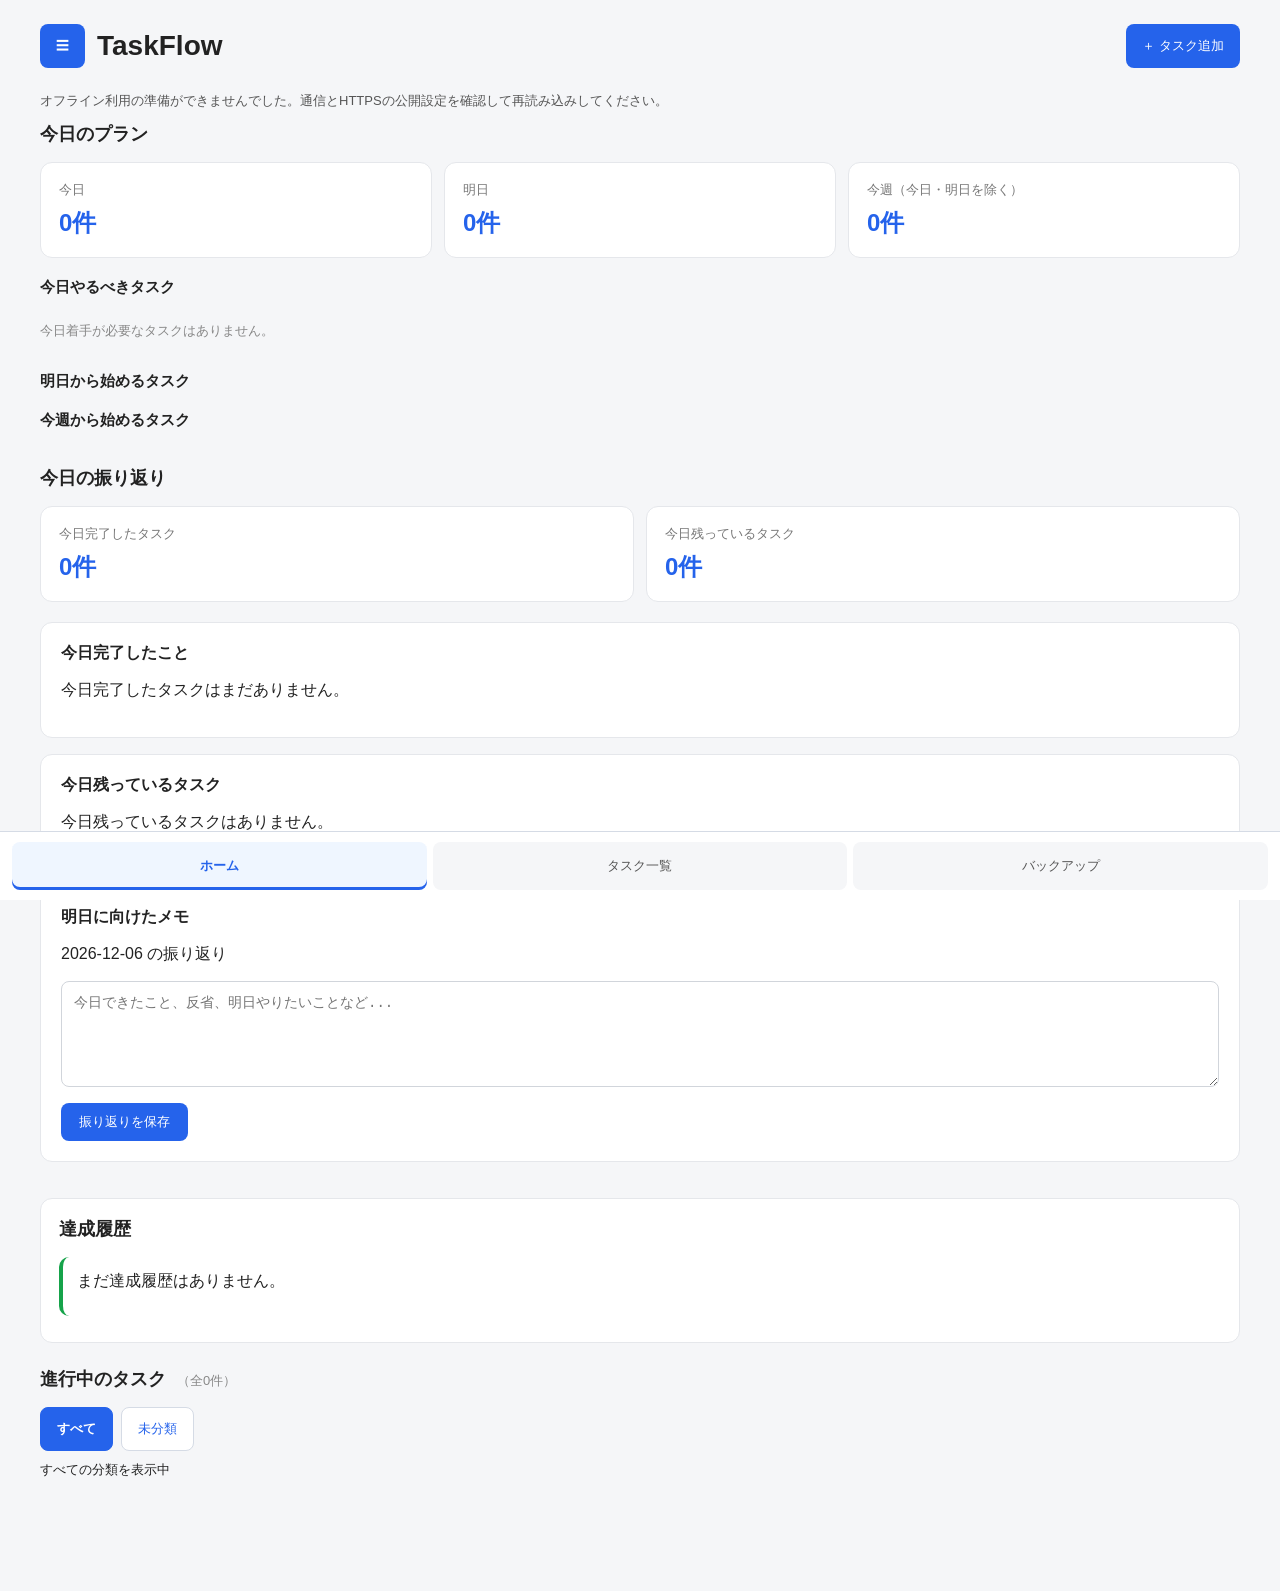
==== commit 266af443: "タスク追加をモーダル化し、ホームの先頭に今日のタスクを表示 下部ナビで「ホーム・タスク一覧・バックアップ」を切り替え ☰メニューから親子タスクを確認 「旅行」の中に「場所を決める」「ホテルを予約する」" ====
--- a/index.html
+++ b/index.html
@@ -14,15 +14,217 @@
 
   <body>
     <header class="app-header">
-      <h1>TaskFlow</h1>
-      <p>あなたのタスクを賢く管理するアプリ</p>
+      <button id="menuButton" type="button" aria-label="タスクメニュー" aria-haspopup="dialog">☰</button><h1>TaskFlow</h1><button id="openAddButton" type="button">＋ タスク追加</button>
+
     </header>
     <div class="pwa-status" role="status">
       <span id="pwaStatus">オフライン利用の準備状況を確認しています。</span>
       <button id="pwaUpdate" type="button" hidden>更新する</button>
     </div>
     <p id="storageMessage" role="status" hidden></p>
-    <section class="backup-controls" aria-label="データ管理">
+
+
+    <datalist id="categoryOptions"><option value="大学"></option><option value="仕事"></option><option value="私生活"></option><option value="生活"></option></datalist>
+
+    <main class="app-container">
+      <!-- ===== ホーム画面 ===== -->
+
+      <div id="homeScreen">
+        <div class="taskflow-layout">
+          <!-- 左側：タスク追加エリア -->
+          <aside class="taskflow-sidebar">
+
+
+            <!-- ===== 達成履歴 ===== -->
+
+            <!-- ===== 達成履歴 ===== -->
+
+            <!-- ===== 達成履歴 ===== -->
+            <div id="desktopCompletedSlot">
+            <section id="completedPanel" class="completed-panel completed-preview">
+              <h2>達成履歴</h2>
+
+              <ul id="completedList"></ul>
+
+              <button
+                id="viewAllCompletedButton"
+                class="view-all-button"
+                type="button"
+                hidden
+              >
+                すべての達成タスクを見る
+              </button>
+            </section>
+            </div>
+          </aside>
+
+          <!-- 右側：メインコンテンツ -->
+          <div class="taskflow-main">
+            <!-- ===== 今日のプラン ===== -->
+
+            <section class="daily-plan-panel">
+              <h2>今日のプラン</h2>
+
+              <div class="daily-summary">
+                <div class="summary-card">
+                  <span>今日</span>
+                  <strong id="todayCount">0件</strong>
+                </div>
+
+                <div class="summary-card">
+                  <span>明日</span>
+                  <strong id="tomorrowCount">0件</strong>
+                </div>
+
+                <div class="summary-card">
+                  <span>今週（今日・明日を除く）</span>
+                  <strong id="weekCount">0件</strong>
+                </div>
+              </div>
+
+              <div class="daily-task-panel">
+                <h3>今日やるべきタスク</h3>
+                <ul id="todayTaskList"></ul>
+                <p id="todayEmptyMessage" hidden>
+                  今日着手が必要なタスクはありません。
+                </p>
+              </div>
+
+              <div class="daily-task-panel">
+                <h3>明日から始めるタスク</h3>
+                <ul id="tomorrowTaskList"></ul>
+              </div>
+
+              <div class="daily-task-panel">
+                <h3>今週から始めるタスク</h3>
+                <ul id="weekTaskList"></ul>
+              </div>
+            </section>
+
+            <!-- ===== デイリーレビュー ===== -->
+            <section class="daily-review-panel">
+              <h2>今日の振り返り</h2>
+
+              <div class="review-summary">
+                <div class="review-summary-card">
+                  <span>今日完了したタスク</span>
+                  <strong id="reviewCompletedCount">0件</strong>
+                </div>
+
+                <div class="review-summary-card">
+                  <span>今日残っているタスク</span>
+                  <strong id="reviewRemainingCount">0件</strong>
+                </div>
+              </div>
+
+              <div class="review-card">
+                <h3>今日完了したこと</h3>
+
+                <ul id="reviewCompletedList"></ul>
+
+                <p id="reviewCompletedEmpty" hidden>
+                  今日完了したタスクはまだありません。
+                </p>
+              </div>
+
+              <div class="review-card">
+                <h3>今日残っているタスク</h3>
+
+                <ul id="reviewRemainingList"></ul>
+
+                <p id="reviewRemainingEmpty" hidden>
+                  今日残っているタスクはありません。
+                </p>
+              </div>
+
+              <div class="review-card">
+                <h3><label for="reviewMemo">明日に向けたメモ</label></h3>
+                <p id="reviewDate"></p>
+
+                <textarea
+                  id="reviewMemo"
+                  placeholder="今日できたこと、反省、明日やりたいことなど..."
+                  rows="5"
+                ></textarea>
+
+                <button id="saveReviewButton" type="button">
+                  振り返りを保存
+                </button>
+
+                <p id="reviewSaveMessage" hidden>振り返りを保存しました！</p>
+              </div>
+            </section>
+
+            <!-- ===== 進行中のタスク ===== -->
+            <div id="mobileCompletedSlot"></div>
+            <section class="task-list-panel">
+              <h2>
+                進行中のタスク
+                <span id="taskCount"></span>
+              </h2>
+              <div id="homeCategorySlot">
+                <div class="category-controls">
+                  <div id="categoryTabs" class="category-tabs" role="group" aria-label="表示するタスクの分類"></div>
+                  <span id="categoryStatus" role="status"></span>
+                </div>
+              </div>
+
+              <ul id="taskList"></ul>
+
+              <button id="viewAllButton" class="view-all-button">
+                すべてのタスクを見る
+              </button>
+            </section>
+          </div>
+          <!-- taskflow-main -->
+        </div>
+        <!-- taskflow-layout -->
+      </div>
+      <!-- homeScreen -->
+
+      <!-- ===== すべてのタスク画面 ===== -->
+
+      <!-- ===== すべてのタスク画面 ===== -->
+      <section id="allTasksScreen" hidden>
+        <div class="all-tasks-header">
+          <button id="backButton" class="back-button">← ホームに戻る</button>
+
+          <h2>すべてのタスク</h2>
+          <p id="allTasksCount"></p>
+        </div>
+
+        <!-- 検索・並び替え・絞り込み -->
+        <div id="allCategorySlot"></div>
+        <div class="task-controls">
+          <div class="control-field">
+            <label for="taskSearch">タスクを検索</label>
+            <input type="search" id="taskSearch" placeholder="タスク名を入力" />
+          </div>
+
+          <div class="control-field">
+            <label for="taskSort">並び順</label>
+            <select id="taskSort">
+              <option value="deadline">締切が近い順</option>
+              <option value="priority">重要度が高い順</option>
+              <option value="progress">進捗率が高い順</option>
+            </select>
+          </div>
+
+          <div class="control-field">
+            <label for="taskFilter">絞り込み</label>
+            <select id="taskFilter">
+              <option value="all">すべて</option>
+              <option value="hasDeadline">締切あり</option>
+              <option value="noDeadline">締切なし</option>
+            </select>
+          </div>
+        </div>
+
+        <ul id="allTasksList"></ul>
+
+        <p id="emptyTaskMessage" hidden>条件に一致するタスクはありません。</p>
+      </section>
+<section id="backupScreen" hidden tabindex="-1"><h2>バックアップ・使い方</h2>    <section class="backup-controls" aria-label="データ管理">
       <button id="exportButton" type="button" aria-controls="backupPreview" aria-expanded="false">バックアップを作成・保存</button>
       <button id="importButton" type="button">バックアップから復元</button>
       <input id="importFile" type="file" accept=".json,application/json" hidden />
@@ -62,13 +264,12 @@
         <p>このファイルは暗号化されていません。タスクやメモを含むため、保存先や共有相手に注意してください。</p>
         <p id="backupSaveStatus" role="status"></p>
       </div>
-    </section>
-    <section class="app-guides" aria-label="使い方とデータについて">
+    </section>    <section class="app-guides" aria-label="使い方とデータについて">
       <details>
         <summary>使い方</summary>
         <ol>
-          <li>タスク名を入力します。締切は終える期限、予定日は取り組む日です。どちらも任意です。</li>
-          <li>分類は「大学」「仕事」「私生活」などを選ぶか、自分で入力できます。上の分類欄で表示を切り替えます。</li>
+          <li>上部の「＋タスク追加」で入力画面を開き、タスク名を入力します。締切は終える期限、予定日は取り組む日です。どちらも任意です。</li>
+          <li>分類は「大学」「仕事」「私生活」などを選ぶか、自分で入力できます。ホームの進行中タスクやタスク一覧の分類タブで表示を切り替えます。</li>
           <li>重要度と作業規模を選び、「タスクを追加」を押します。作業規模の目安は短い1日・普通2日・長い4日・かなり長い7日です。</li>
           <li>予定日があればその日を優先し、なければ締切と残り作業量から着手日を提案します。締切を過ぎたものは今日に表示します。</li>
           <li>締切・予定日がないタスクは、今日のタスクが少ないときだけ「余裕があれば」と表示します。それ以外も全タスク一覧で確認できます。</li>
@@ -84,18 +285,55 @@
         <p>バックアップは、タスクと振り返りメモの「控え」を端末の外にも残せるJSONファイルです。分類で絞っていても全データを含みます。定期的に保存し、公開リポジトリにはアップロードしないでください。</p>
         <p>復元は、控えの内容で現在の全データを置き換える操作です。読み込む前に確認画面が出ます。URL・端末・起動方法によって保存先が異なる場合は、バックアップで移せます。</p>
       </details>
-    </section>
-    <datalist id="categoryOptions"><option value="大学"></option><option value="仕事"></option><option value="私生活"></option><option value="生活"></option></datalist>
-
-    <main class="app-container">
-      <!-- ===== ホーム画面 ===== -->
-
-      <div id="homeScreen">
-        <div class="taskflow-layout">
-          <!-- 左側：タスク追加エリア -->
-          <aside class="taskflow-sidebar">
-            <section class="task-form-panel">
-              <h2>＋ 新しいタスク</h2>
+    </section></section>
+    </main>
+
+    <!-- ===== タスク編集画面 ===== -->
+    <div id="editModal" class="edit-modal" role="dialog" aria-modal="true" aria-labelledby="editTitle" hidden>
+      <div class="edit-modal-content">
+        <h2 id="editTitle">タスクを編集</h2>
+
+        <label for="editTaskInput">タスク名</label>
+        <input type="text" id="editTaskInput" />
+        <p id="editTaskMessage" role="status" hidden></p>
+        <label for="editParentInput">大きなタスク（任意）</label>
+        <select id="editParentInput"><option value="">独立したタスク</option></select>
+
+        <label for="editDeadlineInput">締切</label>
+        <input type="date" id="editDeadlineInput" />
+        <label class="deadline-option"><input type="checkbox" id="editNoDeadlineInput" />締切を決めない</label>
+        <label for="editPlannedDateInput">取り組む予定日（任意）</label>
+        <input type="date" id="editPlannedDateInput" />
+        <label for="editCategoryInput">分類（任意・自由入力）</label>
+        <input type="text" id="editCategoryInput" list="categoryOptions" maxlength="40" />
+        <div id="editCategorySuggestions" class="category-suggestions" role="group" aria-label="既存の分類を選ぶ"></div>
+
+        <label for="editPriorityInput">重要度</label>
+        <select id="editPriorityInput">
+          <option value="high">高</option>
+          <option value="medium">中</option>
+          <option value="low">低</option>
+        </select>
+
+        <label for="editSizeInput">作業規模</label>
+        <select id="editSizeInput">
+          <option value="short">短い</option>
+          <option value="normal">普通</option>
+          <option value="long">長い</option>
+          <option value="veryLong">かなり長い</option>
+        </select>
+
+        <div class="edit-modal-buttons">
+          <button id="cancelEditButton" type="button">キャンセル</button>
+
+          <button id="saveEditButton" type="button">変更を保存</button>
+        </div>
+      </div>
+    </div>
+
+<dialog id="addTaskModal" class="task-dialog" aria-labelledby="addTaskTitle">            <section class="task-form-panel">
+              <h2 id="addTaskTitle">＋ 新しいタスク</h2>
+              <p id="addTaskMessage" role="status" hidden></p>
 
               <div class="task-form">
                 <label for="taskInput">タスク名</label>
@@ -105,6 +343,8 @@
                   placeholder="やることを入力"
                 />
 
+                <label for="parentInput">大きなタスク（任意）</label>
+                <select id="parentInput"><option value="">独立したタスク</option></select>
                 <label for="deadlineInput">締切</label>
                 <input type="date" id="deadlineInput" />
                 <label class="deadline-option"><input type="checkbox" id="noDeadlineInput" />締切を決めない</label>
@@ -131,239 +371,18 @@
 
                 <button id="addButton">タスクを追加</button>
               </div>
-            </section>
-
-            <!-- ===== 達成履歴 ===== -->
-
-            <!-- ===== 達成履歴 ===== -->
-
-            <!-- ===== 達成履歴 ===== -->
-            <div id="desktopCompletedSlot">
-            <section id="completedPanel" class="completed-panel completed-preview">
-              <h2>達成履歴</h2>
-
-              <ul id="completedList"></ul>
-
-              <button
-                id="viewAllCompletedButton"
-                class="view-all-button"
-                type="button"
-                hidden
-              >
-                すべての達成タスクを見る
-              </button>
-            </section>
-            </div>
-          </aside>
-
-          <!-- 右側：メインコンテンツ -->
-          <div class="taskflow-main">
-            <!-- ===== 今日のプラン ===== -->
-
-            <section class="daily-plan-panel">
-              <h2>今日のプラン</h2>
-
-              <div class="daily-summary">
-                <div class="summary-card">
-                  <span>今日</span>
-                  <strong id="todayCount">0件</strong>
-                </div>
-
-                <div class="summary-card">
-                  <span>明日</span>
-                  <strong id="tomorrowCount">0件</strong>
-                </div>
-
-                <div class="summary-card">
-                  <span>今週（今日・明日を除く）</span>
-                  <strong id="weekCount">0件</strong>
-                </div>
-              </div>
-
-              <div class="daily-task-panel">
-                <h3>今日やるべきタスク</h3>
-                <ul id="todayTaskList"></ul>
-                <p id="todayEmptyMessage" hidden>
-                  今日着手が必要なタスクはありません。
-                </p>
-              </div>
-
-              <div class="daily-task-panel">
-                <h3>明日から始めるタスク</h3>
-                <ul id="tomorrowTaskList"></ul>
-              </div>
-
-              <div class="daily-task-panel">
-                <h3>今週から始めるタスク</h3>
-                <ul id="weekTaskList"></ul>
-              </div>
-            </section>
-
-            <!-- ===== デイリーレビュー ===== -->
-            <section class="daily-review-panel">
-              <h2>今日の振り返り</h2>
-
-              <div class="review-summary">
-                <div class="review-summary-card">
-                  <span>今日完了したタスク</span>
-                  <strong id="reviewCompletedCount">0件</strong>
-                </div>
-
-                <div class="review-summary-card">
-                  <span>今日残っているタスク</span>
-                  <strong id="reviewRemainingCount">0件</strong>
-                </div>
-              </div>
-
-              <div class="review-card">
-                <h3>今日完了したこと</h3>
-
-                <ul id="reviewCompletedList"></ul>
-
-                <p id="reviewCompletedEmpty" hidden>
-                  今日完了したタスクはまだありません。
-                </p>
-              </div>
-
-              <div class="review-card">
-                <h3>今日残っているタスク</h3>
-
-                <ul id="reviewRemainingList"></ul>
-
-                <p id="reviewRemainingEmpty" hidden>
-                  今日残っているタスクはありません。
-                </p>
-              </div>
-
-              <div class="review-card">
-                <h3><label for="reviewMemo">明日に向けたメモ</label></h3>
-                <p id="reviewDate"></p>
-
-                <textarea
-                  id="reviewMemo"
-                  placeholder="今日できたこと、反省、明日やりたいことなど..."
-                  rows="5"
-                ></textarea>
-
-                <button id="saveReviewButton" type="button">
-                  振り返りを保存
-                </button>
-
-                <p id="reviewSaveMessage" hidden>振り返りを保存しました！</p>
-              </div>
-            </section>
-
-            <!-- ===== 進行中のタスク ===== -->
-            <div id="mobileCompletedSlot"></div>
-            <section class="task-list-panel">
-              <h2>
-                進行中のタスク
-                <span id="taskCount"></span>
-              </h2>
-              <div id="homeCategorySlot">
-                <div class="category-controls">
-                  <div id="categoryTabs" class="category-tabs" role="group" aria-label="表示するタスクの分類"></div>
-                  <span id="categoryStatus" role="status"></span>
-                </div>
-              </div>
-
-              <ul id="taskList"></ul>
-
-              <button id="viewAllButton" class="view-all-button">
-                すべてのタスクを見る
-              </button>
-            </section>
-          </div>
-          <!-- taskflow-main -->
-        </div>
-        <!-- taskflow-layout -->
-      </div>
-      <!-- homeScreen -->
-
-      <!-- ===== すべてのタスク画面 ===== -->
-
-      <!-- ===== すべてのタスク画面 ===== -->
-      <section id="allTasksScreen" hidden>
-        <div class="all-tasks-header">
-          <button id="backButton" class="back-button">← ホームに戻る</button>
-
-          <h2>すべてのタスク</h2>
-          <p id="allTasksCount"></p>
-        </div>
-
-        <!-- 検索・並び替え・絞り込み -->
-        <div id="allCategorySlot"></div>
-        <div class="task-controls">
-          <div class="control-field">
-            <label for="taskSearch">タスクを検索</label>
-            <input type="search" id="taskSearch" placeholder="タスク名を入力" />
-          </div>
-
-          <div class="control-field">
-            <label for="taskSort">並び順</label>
-            <select id="taskSort">
-              <option value="deadline">締切が近い順</option>
-              <option value="priority">重要度が高い順</option>
-              <option value="progress">進捗率が高い順</option>
-            </select>
-          </div>
-
-          <div class="control-field">
-            <label for="taskFilter">絞り込み</label>
-            <select id="taskFilter">
-              <option value="all">すべて</option>
-              <option value="hasDeadline">締切あり</option>
-              <option value="noDeadline">締切なし</option>
-            </select>
-          </div>
-        </div>
-
-        <ul id="allTasksList"></ul>
-
-        <p id="emptyTaskMessage" hidden>条件に一致するタスクはありません。</p>
-      </section>
-    </main>
-
-    <!-- ===== タスク編集画面 ===== -->
-    <div id="editModal" class="edit-modal" role="dialog" aria-modal="true" aria-labelledby="editTitle" hidden>
-      <div class="edit-modal-content">
-        <h2 id="editTitle">タスクを編集</h2>
-
-        <label for="editTaskInput">タスク名</label>
-        <input type="text" id="editTaskInput" />
-
-        <label for="editDeadlineInput">締切</label>
-        <input type="date" id="editDeadlineInput" />
-        <label class="deadline-option"><input type="checkbox" id="editNoDeadlineInput" />締切を決めない</label>
-        <label for="editPlannedDateInput">取り組む予定日（任意）</label>
-        <input type="date" id="editPlannedDateInput" />
-        <label for="editCategoryInput">分類（任意・自由入力）</label>
-        <input type="text" id="editCategoryInput" list="categoryOptions" maxlength="40" />
-        <div id="editCategorySuggestions" class="category-suggestions" role="group" aria-label="既存の分類を選ぶ"></div>
-
-        <label for="editPriorityInput">重要度</label>
-        <select id="editPriorityInput">
-          <option value="high">高</option>
-          <option value="medium">中</option>
-          <option value="low">低</option>
-        </select>
-
-        <label for="editSizeInput">作業規模</label>
-        <select id="editSizeInput">
-          <option value="short">短い</option>
-          <option value="normal">普通</option>
-          <option value="long">長い</option>
-          <option value="veryLong">かなり長い</option>
-        </select>
-
-        <div class="edit-modal-buttons">
-          <button id="cancelEditButton" type="button">キャンセル</button>
-
-          <button id="saveEditButton" type="button">変更を保存</button>
-        </div>
-      </div>
-    </div>
-
+            </section><button id="cancelAddButton" type="button">閉じる</button></dialog>
+    <dialog id="taskMenu" class="task-dialog task-menu" aria-labelledby="taskMenuTitle">
+      <h2 id="taskMenuTitle">タスクのまとまり</h2>
+      <p>大きなタスクを開くと、中の小さなタスクを確認できます。</p>
+      <div id="taskTree"></div>
+      <button id="closeMenuButton" type="button">閉じる</button>
+    </dialog>
+    <nav class="bottom-nav" aria-label="メインメニュー">
+      <button type="button" data-screen="home" aria-current="page">ホーム</button>
+      <button type="button" data-screen="all">タスク一覧</button>
+      <button type="button" data-screen="backup">バックアップ</button>
+    </nav>
     <script src="script.js"></script>
     <script src="pwa.js"></script>
   </body>
--- a/style.css
+++ b/style.css
@@ -1192,3 +1192,37 @@
 @media (prefers-reduced-motion: reduce) {
   .task-highlight { animation: none; outline: 3px solid #93c5fd; }
 }
+
+/* 今日のタスクを先頭に置くアプリ用の画面構成 */
+body { padding-bottom: calc(96px + env(safe-area-inset-bottom)); }
+.app-header { display: flex; align-items: center; gap: 12px; max-width: 1200px; }
+.app-header h1 { flex: 1; margin: 0; }
+.app-header button { min-height: 44px; }
+.taskflow-layout { display: block; padding: 0; }
+.taskflow-sidebar { display: none; }
+.app-container { width: 100%; max-width: 1200px; }
+#backupScreen[hidden] { display: none; }
+.bottom-nav { position: fixed; bottom: 0; left: 0; right: 0; z-index: 900; display: grid; grid-template-columns: repeat(3, minmax(0, 1fr)); gap: 6px; padding: 10px 12px calc(10px + env(safe-area-inset-bottom)); background: white; border-top: 1px solid #d5dbe5; }
+.bottom-nav button { background: #f5f6f8; color: #555; min-height: 48px; padding: 10px 4px; }
+.bottom-nav button[aria-current="page"] { background: #eff6ff; color: #2563eb; font-weight: bold; box-shadow: inset 0 -3px #2563eb; }
+.task-dialog { width: min(520px, calc(100% - 24px)); max-height: 90vh; max-height: 90dvh; overflow-y: auto; border: 0; border-radius: 16px; padding: 24px; background: white; color: #222; }
+.task-dialog::backdrop { background: rgba(0,0,0,.5); }
+.task-dialog[open] { display: block; }
+.task-dialog #cancelAddButton { margin-top: 16px; width: 100%; background: #e5e7eb; color: #374151; }
+body:has(dialog[open]) { overflow: hidden; }
+.task-menu details { border-bottom: 1px solid #e5e7eb; padding: 10px 0; }
+.task-menu summary { min-height: 44px; cursor: pointer; overflow-wrap: anywhere; }
+.task-menu details button { display: block; margin: 8px 0; width: 100%; text-align: left; overflow-wrap: anywhere; }
+.task-accordion { width: 100%; }
+.task-accordion > summary, .subtask-group > summary { cursor: pointer; color: #2563eb; padding: 10px 0; min-height: 44px; }
+.task-folded-info { display: flex; flex-direction: column; gap: 8px; margin: 8px 0; overflow-wrap: anywhere; }
+.task-accordion .button-group { margin-top: 12px; }
+.subtask-group { border-top: 1px solid #e5e7eb; width: 100%; }
+.subtask-group > ul { padding-left: 10px; border-left: 3px solid #dbeafe; }
+#taskList .subtask-group li, #allTasksList .subtask-group li { padding: 12px; }
+@media (max-width: 600px) {
+  .app-header { gap: 8px; }
+  .app-header h1 { font-size: 24px; }
+  .app-header button { padding: 10px; font-size: 13px; }
+  .task-dialog { padding: 20px; }
+}
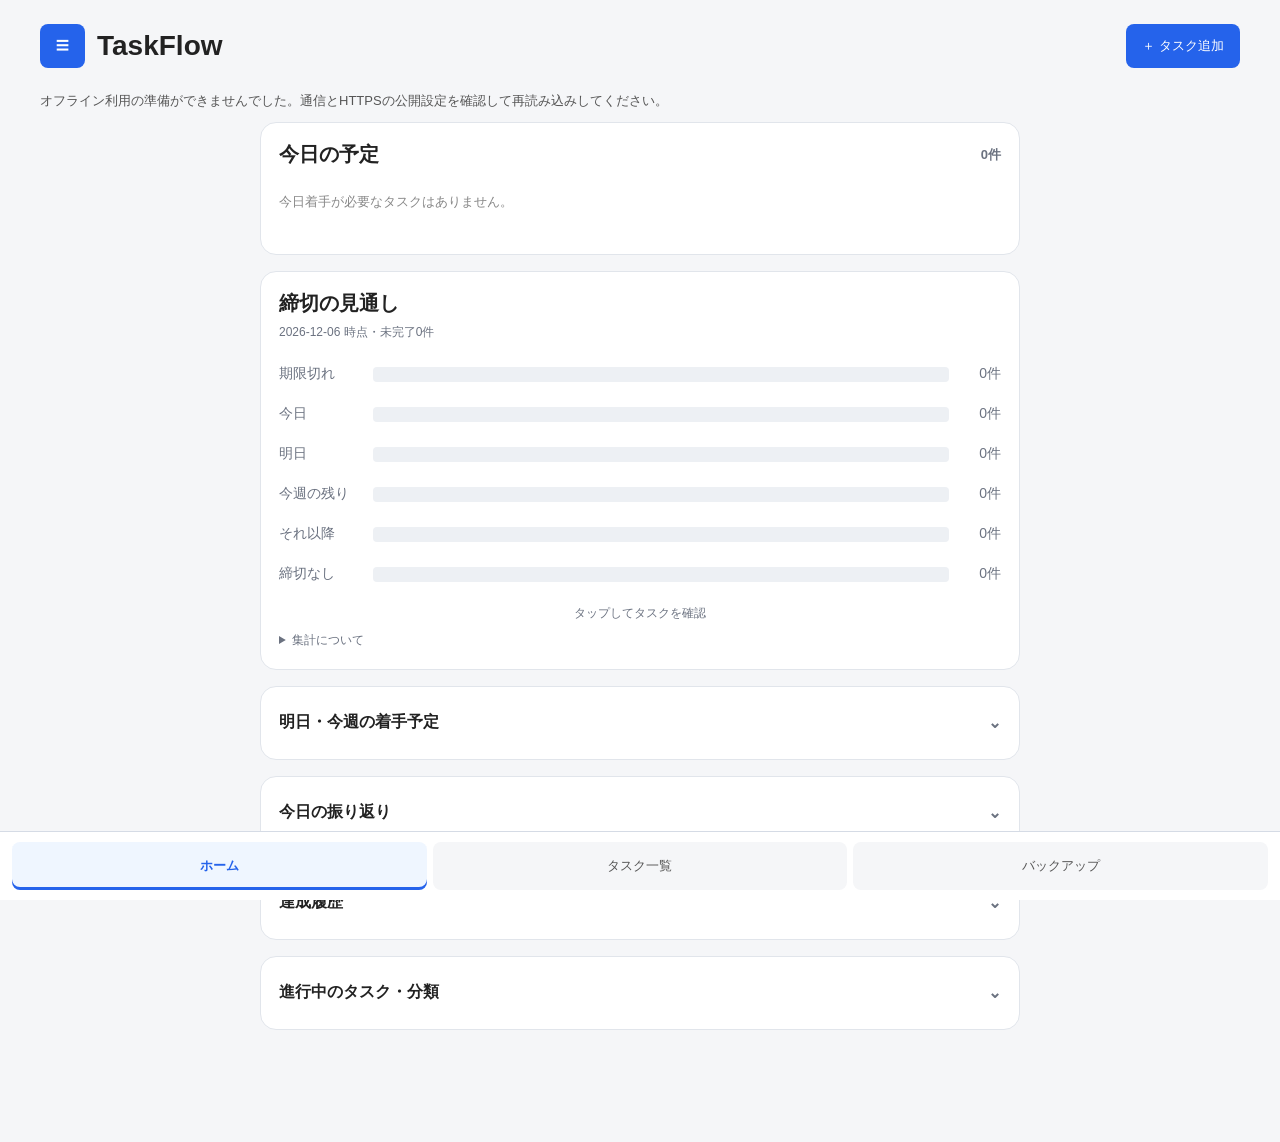
==== commit 992f57b8: "アプリ評価後の修正" ====
--- a/index.html
+++ b/index.html
@@ -63,47 +63,30 @@
             <!-- ===== 今日のプラン ===== -->
 
             <section class="daily-plan-panel">
-              <h2>今日のプラン</h2>
-
-              <div class="daily-summary">
-                <div class="summary-card">
-                  <span>今日</span>
-                  <strong id="todayCount">0件</strong>
-                </div>
-
-                <div class="summary-card">
-                  <span>明日</span>
-                  <strong id="tomorrowCount">0件</strong>
-                </div>
-
-                <div class="summary-card">
-                  <span>今週（今日・明日を除く）</span>
-                  <strong id="weekCount">0件</strong>
-                </div>
-              </div>
-
-              <div class="daily-task-panel">
-                <h3>今日やるべきタスク</h3>
-                <ul id="todayTaskList"></ul>
-                <p id="todayEmptyMessage" hidden>
-                  今日着手が必要なタスクはありません。
-                </p>
-              </div>
-
-              <div class="daily-task-panel">
-                <h3>明日から始めるタスク</h3>
-                <ul id="tomorrowTaskList"></ul>
-              </div>
-
-              <div class="daily-task-panel">
-                <h3>今週から始めるタスク</h3>
-                <ul id="weekTaskList"></ul>
-              </div>
+              <div class="home-section-heading"><h2>今日の予定</h2><strong id="todayCount">0件</strong></div>
+              <ul id="todayTaskList"></ul>
+              <p id="todayEmptyMessage" hidden>今日着手が必要なタスクはありません。</p>
+              <button id="showMoreTodayButton" class="view-all-button" type="button" hidden></button>
+              <section id="suggestedTasksSection" class="suggested-tasks" hidden>
+                <div class="home-section-heading"><h3>余裕があれば</h3><strong id="suggestedTasksCount"></strong></div>
+                <p>予定のないタスクからのおすすめです。「今日の予定の残り」には含みません。</p>
+                <ul id="suggestedTaskList"></ul>
+              </section>
             </section>
+            <section class="deadline-chart-panel" aria-labelledby="deadlineChartTitle">
+              <h2 id="deadlineChartTitle">締切の見通し</h2>
+              <p id="deadlineChartSummary"></p>
+              <div id="deadlineChart"></div>
+              <p class="chart-hint">タップしてタスクを確認</p>
+              <details class="chart-explanation"><summary>集計について</summary><p>今日やることは着手予定、このグラフは終える締切です。未完了を重複なしで集計します。子がある親は数えず、小さなタスクを数えます。子の締切がない場合は親の締切を集計に使います。件数は作業量の目安ではありません。</p></details>
+            </section>
+            <details class="home-accordion"><summary>明日・今週の着手予定</summary>
+              <div class="daily-task-panel"><h3>明日 <span id="tomorrowCount"></span></h3><ul id="tomorrowTaskList"></ul></div>
+              <div class="daily-task-panel"><h3>今週（今日・明日を除く） <span id="weekCount"></span></h3><ul id="weekTaskList"></ul></div>
+            </details>
 
             <!-- ===== デイリーレビュー ===== -->
-            <section class="daily-review-panel">
-              <h2>今日の振り返り</h2>
+            <details class="daily-review-panel home-accordion"><summary>今日の振り返り</summary>
 
               <div class="review-summary">
                 <div class="review-summary-card">
@@ -112,7 +95,7 @@
                 </div>
 
                 <div class="review-summary-card">
-                  <span>今日残っているタスク</span>
+                  <span>今日の予定の残り</span>
                   <strong id="reviewRemainingCount">0件</strong>
                 </div>
               </div>
@@ -128,12 +111,13 @@
               </div>
 
               <div class="review-card">
-                <h3>今日残っているタスク</h3>
+                <h3>今日の予定の残り</h3>
+                <p class="field-help">「余裕があれば」のおすすめは、この件数に含みません。</p>
 
                 <ul id="reviewRemainingList"></ul>
 
                 <p id="reviewRemainingEmpty" hidden>
-                  今日残っているタスクはありません。
+                  今日の予定に残っているタスクはありません。
                 </p>
               </div>
 
@@ -153,11 +137,11 @@
 
                 <p id="reviewSaveMessage" hidden>振り返りを保存しました！</p>
               </div>
-            </section>
+            </details>
 
             <!-- ===== 進行中のタスク ===== -->
-            <div id="mobileCompletedSlot"></div>
-            <section class="task-list-panel">
+            <details class="home-accordion"><summary>達成履歴</summary><div id="mobileCompletedSlot"></div></details>
+            <details class="task-list-panel home-accordion"><summary>進行中のタスク・分類</summary>
               <h2>
                 進行中のタスク
                 <span id="taskCount"></span>
@@ -174,7 +158,7 @@
               <button id="viewAllButton" class="view-all-button">
                 すべてのタスクを見る
               </button>
-            </section>
+            </details>
           </div>
           <!-- taskflow-main -->
         </div>
@@ -190,7 +174,7 @@
           <button id="backButton" class="back-button">← ホームに戻る</button>
 
           <h2>すべてのタスク</h2>
-          <p id="allTasksCount"></p>
+          <p id="allTasksCount"></p><p id="deadlineFilterStatus" role="status" hidden></p><button id="clearDeadlineFilter" type="button" hidden>締切の絞り込みを解除</button>
         </div>
 
         <!-- 検索・並び替え・絞り込み -->
@@ -204,7 +188,8 @@
           <div class="control-field">
             <label for="taskSort">並び順</label>
             <select id="taskSort">
-              <option value="deadline">締切が近い順</option>
+              <option value="recommendation">おすすめ順（優先度スコア順）</option>
+              <option value="deadline" selected>締切が近い順</option>
               <option value="priority">重要度が高い順</option>
               <option value="progress">進捗率が高い順</option>
             </select>
@@ -322,6 +307,7 @@
           <option value="long">長い</option>
           <option value="veryLong">かなり長い</option>
         </select>
+        <p class="field-help">規模は開始日を提案するための粗い目安です。短い1日・普通2日・長い4日・かなり長い7日を基に、進捗に応じて残り日数を切り上げます。終日作業する日数や所要時間を保証するものではありません。</p>
 
         <div class="edit-modal-buttons">
           <button id="cancelEditButton" type="button">キャンセル</button>
@@ -343,11 +329,13 @@
                   placeholder="やることを入力"
                 />
 
-                <label for="parentInput">大きなタスク（任意）</label>
-                <select id="parentInput"><option value="">独立したタスク</option></select>
                 <label for="deadlineInput">締切</label>
                 <input type="date" id="deadlineInput" />
                 <label class="deadline-option"><input type="checkbox" id="noDeadlineInput" />締切を決めない</label>
+                <p class="field-help">必須はタスク名だけです。日付を空にするか「締切を決めない」で締切なしにできます。初期値は重要度「中」、作業規模「普通」です。</p>
+                <details id="addTaskAdvanced"><summary>詳しく設定（任意）</summary><div class="task-form">
+                <label for="parentInput">大きなタスク（任意）</label>
+                <select id="parentInput"><option value="">独立したタスク</option></select>
                 <label for="plannedDateInput">取り組む予定日（任意）</label>
                 <input type="date" id="plannedDateInput" />
                 <label for="categoryInput">分類（任意・自由入力）</label>
@@ -369,6 +357,7 @@
                   <option value="veryLong">かなり長い</option>
                 </select>
 
+<p class="field-help">規模は開始日を提案する粗い目安です。短い1日・普通2日・長い4日・かなり長い7日を基に進捗から残り日数を切り上げます。終日作業する日数や所要時間を保証するものではありません。</p></div></details>
                 <button id="addButton">タスクを追加</button>
               </div>
             </section><button id="cancelAddButton" type="button">閉じる</button></dialog>
@@ -378,6 +367,11 @@
       <div id="taskTree"></div>
       <button id="closeMenuButton" type="button">閉じる</button>
     </dialog>
+    <div id="completionUndo" class="completion-undo" hidden>
+      <span id="completionUndoMessage" role="status"></span>
+      <button id="undoCompletionButton" type="button">元に戻す</button>
+      <button id="dismissCompletionUndo" type="button" aria-label="完了通知を閉じる">閉じる</button>
+    </div>
     <nav class="bottom-nav" aria-label="メインメニュー">
       <button type="button" data-screen="home" aria-current="page">ホーム</button>
       <button type="button" data-screen="all">タスク一覧</button>
--- a/style.css
+++ b/style.css
@@ -1205,6 +1205,12 @@
 .bottom-nav { position: fixed; bottom: 0; left: 0; right: 0; z-index: 900; display: grid; grid-template-columns: repeat(3, minmax(0, 1fr)); gap: 6px; padding: 10px 12px calc(10px + env(safe-area-inset-bottom)); background: white; border-top: 1px solid #d5dbe5; }
 .bottom-nav button { background: #f5f6f8; color: #555; min-height: 48px; padding: 10px 4px; }
 .bottom-nav button[aria-current="page"] { background: #eff6ff; color: #2563eb; font-weight: bold; box-shadow: inset 0 -3px #2563eb; }
+.completion-undo { position: fixed; z-index: 950; bottom: calc(86px + env(safe-area-inset-bottom)); left: 12px; right: 12px; max-width: 680px; margin: 0 auto; padding: 12px; border-radius: 12px; background: #1e293b; color: white; box-shadow: 0 4px 18px #0003; display: flex; gap: 8px; align-items: center; flex-wrap: wrap; }
+.completion-undo[hidden] { display: none; }
+#completionUndoMessage { flex: 1 1 160px; min-width: 0; max-height: 72px; overflow-y: auto; overflow-wrap: anywhere; font-size: 14px; }
+.completion-undo button { min-height: 44px; padding: 8px 12px; }
+#dismissCompletionUndo { background: transparent; border: 1px solid #94a3b8; }
+body:has(.completion-undo:not([hidden])) { padding-bottom: calc(210px + env(safe-area-inset-bottom)); }
 .task-dialog { width: min(520px, calc(100% - 24px)); max-height: 90vh; max-height: 90dvh; overflow-y: auto; border: 0; border-radius: 16px; padding: 24px; background: white; color: #222; }
 .task-dialog::backdrop { background: rgba(0,0,0,.5); }
 .task-dialog[open] { display: block; }
@@ -1226,3 +1232,73 @@
   .app-header button { padding: 10px; font-size: 13px; }
   .task-dialog { padding: 20px; }
 }
+
+/* 今日のタスクと締切を続けて確認するホーム */
+#homeScreen { max-width: 760px; margin: 0 auto; }
+.daily-plan-panel, .deadline-chart-panel, .home-accordion {
+  background: white; border: 1px solid #e1e5eb; border-radius: 16px; margin-bottom: 16px; padding: 18px;
+}
+.home-section-heading { display: flex; align-items: center; justify-content: space-between; gap: 12px; margin-bottom: 10px; }
+.home-section-heading h2 { margin: 0; font-size: 20px; }
+.home-section-heading strong { color: #6b7280; font-size: 13px; }
+#todayTaskList .daily-task-item { border: 0; border-top: 1px solid #eef0f3; border-radius: 0; margin: 0; padding: 14px 0; min-height: 66px; }
+#todayTaskList .daily-task-info strong { font-size: 16px; }
+#todayTaskList .daily-task-info { flex: 1; }
+#todayTaskList .daily-task-actions { flex-direction: row; flex-wrap: nowrap; align-items: center; }
+#todayTaskList .daily-score { white-space: nowrap; }
+.score-urgent { background: #fef2f2; color: #dc2626; }
+.score-high { background: #fff7ed; color: #b45309; }
+.score-normal { background: #eff6ff; color: #2563eb; }
+.today-open { display: flex; align-items: center; gap: 12px; width: 100%; min-height: 44px; text-align: left; background: transparent; color: #222; padding: 0; }
+.today-open:focus-visible { outline: 3px solid #60a5fa; outline-offset: 4px; }
+.today-open .daily-task-info { min-width: 0; }
+.suggested-tasks { border-top: 1px dashed #cbd5e1; margin-top: 14px; padding-top: 14px; }
+.suggested-tasks[hidden] { display: none; }
+.suggested-tasks h3 { margin: 0; font-size: 16px; color: #2563eb; }
+.suggested-tasks > p, .field-help { font-size: 12px; color: #64748b; line-height: 1.7; margin: 8px 0; }
+#suggestedTaskList .daily-task-item { border: 0; border-top: 1px solid #eef0f3; margin: 0; padding: 10px 0; }
+#suggestedTaskList .daily-task-info { flex: 1; }
+#suggestedTaskList .daily-task-info small:not(.suggestion-label) { display: none; }
+#suggestedTaskList .daily-task-actions { flex-direction: row; flex-wrap: nowrap; }
+#addTaskAdvanced { padding: 10px 0; }
+#addTaskAdvanced > summary { cursor: pointer; min-height: 44px; color: #2563eb; }
+#addTaskAdvanced > .task-form { margin-top: 8px; }
+.subtask-card .task-info { display: grid; grid-template-columns: minmax(0, 1fr) auto; align-items: center; }
+.subtask-card .task-info > span:first-child { grid-column: 1; }
+.subtask-card .task-info > .priority-score { grid-column: 1; }
+.subtask-card .task-info > .subtask-complete { grid-column: 2; grid-row: 1 / 3; min-height: 44px; white-space: nowrap; }
+.today-chevron { color: #8892a0; font-size: 26px; }
+#todayTaskList .daily-task-info small:not(.suggestion-label) { display: none; }
+.home-accordion > summary { display: flex; align-items: center; justify-content: space-between; font-size: 16px; font-weight: bold; cursor: pointer; min-height: 36px; list-style: none; }
+.home-accordion > summary::-webkit-details-marker { display: none; }
+.home-accordion > summary::after { content: "⌄"; color: #6b7280; }
+.home-accordion[open] > summary::after { content: "⌃"; }
+.home-accordion[open] > summary { margin-bottom: 16px; }
+.home-accordion .daily-task-panel { margin: 16px 0 0; }
+.home-accordion .review-card:last-child { margin-bottom: 0; }
+#mobileCompletedSlot .completed-preview { padding: 0; margin: 0; border: 0; }
+#mobileCompletedSlot .completed-preview > h2 { display: none; }
+.deadline-chart-panel h2 { margin-bottom: 6px; font-size: 20px; }
+#deadlineChartSummary, .chart-hint, .chart-explanation { font-size: 12px; color: #6b7280; line-height: 1.6; }
+#deadlineChartSummary { margin: 0 0 12px; }
+.deadline-chart-row { display: grid; grid-template-columns: 6em minmax(0,1fr) 3em; gap: 10px; align-items: center; width: 100%; background: transparent; color: #374151; border-radius: 6px; padding: 7px 0; min-height: 40px; text-align: left; font-size: 14px; }
+.deadline-chart-row:hover:not(:disabled) { background: #f8fafc; }
+.deadline-chart-row:focus-visible { outline: 3px solid #60a5fa; outline-offset: 2px; }
+.deadline-chart-row:disabled { cursor: default; color: #6b7280; }
+.chart-track { display: block; height: 15px; background: #edf0f4; border-radius: 4px; overflow: hidden; }
+.chart-bar { display: block; height: 100%; border-radius: 4px; background: #2563eb; }
+.deadline-overdue .chart-bar { background: #ef4444; }
+.deadline-today .chart-bar { background: #f59e0b; }
+.deadline-tomorrow .chart-bar { background: #3b82f6; }
+.deadline-later .chart-bar { background: #93c5fd; }
+.deadline-none .chart-bar { background: #9ca3af; }
+.chart-count { text-align: right; font-variant-numeric: tabular-nums; }
+.chart-hint { margin: 10px 0 0; text-align: center; }
+.chart-explanation { margin-top: 8px; }
+.chart-explanation summary { cursor: pointer; }
+#clearDeadlineFilter { margin-top: 8px; background: #eff6ff; color: #2563eb; }
+#clearDeadlineFilter[hidden] { display: none; }
+@media (max-width: 600px) {
+  .daily-plan-panel, .deadline-chart-panel, .home-accordion { padding: 14px; }
+  .deadline-chart-row { gap: 8px; font-size: 13px; }
+}
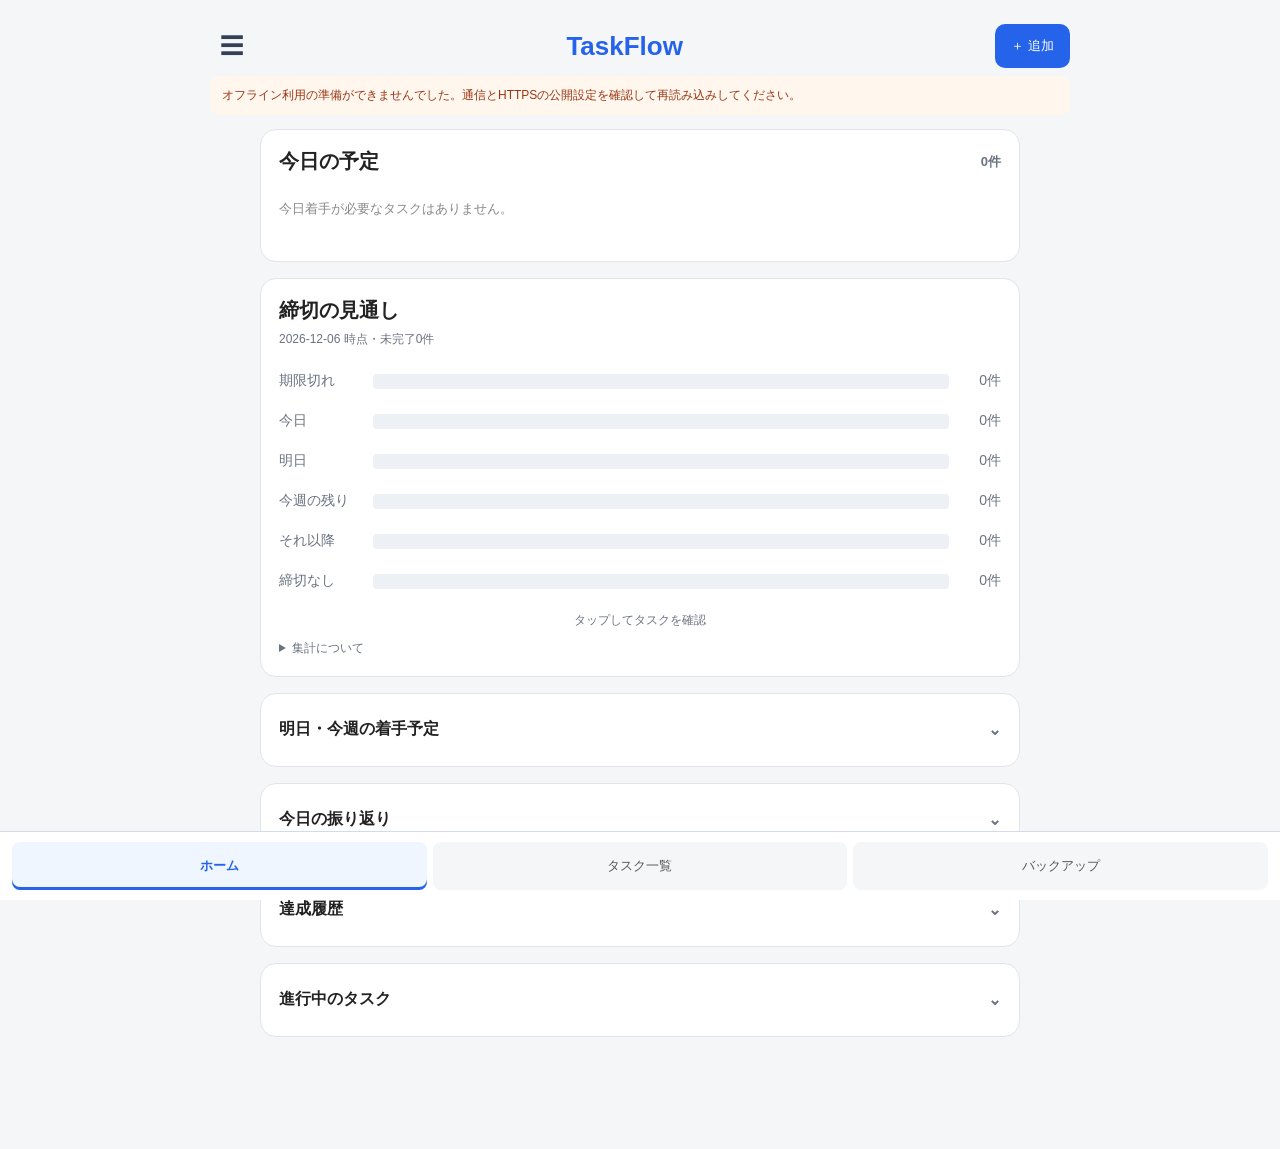
==== commit be597721: "☰メニュー：未完了件数付きの分類と、使い方・保存の説明を集約 ホーム・一覧：重複する分類タブをなくし、分類名と解除ボタンを表示 カード：名前・優先度・締切・進捗を整理 検索・操作欄：配置と色を統一 オ" ====
--- a/index.html
+++ b/index.html
@@ -14,7 +14,7 @@
 
   <body>
     <header class="app-header">
-      <button id="menuButton" type="button" aria-label="タスクメニュー" aria-haspopup="dialog">☰</button><h1>TaskFlow</h1><button id="openAddButton" type="button">＋ タスク追加</button>
+      <button id="menuButton" type="button" aria-label="分類と案内のメニュー" aria-haspopup="dialog" aria-controls="taskMenu">☰</button><h1>TaskFlow</h1><button id="openAddButton" type="button">＋ 追加</button>
 
     </header>
     <div class="pwa-status" role="status">
@@ -30,6 +30,7 @@
       <!-- ===== ホーム画面 ===== -->
 
       <div id="homeScreen">
+        <div id="homeCategoryNotice" class="filter-notice" hidden><span id="homeCategoryLabel" role="status"></span><button id="clearHomeCategory" type="button">すべてに戻す</button></div>
         <div class="taskflow-layout">
           <!-- 左側：タスク追加エリア -->
           <aside class="taskflow-sidebar">
@@ -141,17 +142,11 @@
 
             <!-- ===== 進行中のタスク ===== -->
             <details class="home-accordion"><summary>達成履歴</summary><div id="mobileCompletedSlot"></div></details>
-            <details class="task-list-panel home-accordion"><summary>進行中のタスク・分類</summary>
+            <details class="task-list-panel home-accordion"><summary>進行中のタスク</summary>
               <h2>
                 進行中のタスク
                 <span id="taskCount"></span>
               </h2>
-              <div id="homeCategorySlot">
-                <div class="category-controls">
-                  <div id="categoryTabs" class="category-tabs" role="group" aria-label="表示するタスクの分類"></div>
-                  <span id="categoryStatus" role="status"></span>
-                </div>
-              </div>
 
               <ul id="taskList"></ul>
 
@@ -178,7 +173,7 @@
         </div>
 
         <!-- 検索・並び替え・絞り込み -->
-        <div id="allCategorySlot"></div>
+        <div id="allCategoryNotice" class="filter-notice" hidden><span id="allCategoryLabel" role="status"></span><button id="clearAllCategory" type="button">解除</button></div>
         <div class="task-controls">
           <div class="control-field">
             <label for="taskSearch">タスクを検索</label>
@@ -205,7 +200,29 @@
           </div>
         </div>
 
+        <div class="list-toolbar">
+          <label><input id="compactListInput" type="checkbox" checked />コンパクト表示</label>
+          <button id="toggleSelectionButton" type="button" aria-pressed="false">選択モード</button>
+        </div>
+        <div id="bulkActions" class="bulk-actions" hidden>
+          <p>検索・分類・締切・並び順・ページを変更すると選択を解除します。</p>
+          <div class="bulk-selection-controls">
+          <button id="selectPageButton" type="button">このページを全選択</button>
+          <button id="clearSelectionButton" type="button">選択解除</button>
+          <span id="selectionCount" role="status">0件選択</span>
+          <button id="exitSelectionButton" type="button">選択を終了</button>
+          </div>
+          <div class="bulk-task-buttons" role="group" aria-label="選択したタスクの操作">
+          <button id="bulkCompleteButton" type="button">選択分を完了</button>
+          <button id="bulkMigrateButton" type="button">選択分を明日へ移行</button>
+          <button id="bulkDeleteButton" type="button">選択分を削除</button>
+          </div>
+          <p id="bulkResult" role="status"></p>
+        </div>
         <ul id="allTasksList"></ul>
+        <nav class="list-pagination" aria-label="タスク一覧のページ">
+          <button id="previousPage" type="button">前へ</button><span id="pageStatus" role="status"></span><button id="nextPage" type="button">次へ</button>
+        </nav>
 
         <p id="emptyTaskMessage" hidden>条件に一致するタスクはありません。</p>
       </section>
@@ -250,11 +267,11 @@
         <p id="backupSaveStatus" role="status"></p>
       </div>
     </section>    <section class="app-guides" aria-label="使い方とデータについて">
-      <details>
+      <details id="usageGuide">
         <summary>使い方</summary>
         <ol>
-          <li>上部の「＋タスク追加」で入力画面を開き、タスク名を入力します。締切は終える期限、予定日は取り組む日です。どちらも任意です。</li>
-          <li>分類は「大学」「仕事」「私生活」などを選ぶか、自分で入力できます。ホームの進行中タスクやタスク一覧の分類タブで表示を切り替えます。</li>
+          <li>上部の「＋追加」で入力画面を開き、タスク名を入力します。締切は終える期限、予定日は取り組む日です。どちらも任意です。</li>
+          <li>分類は「大学」「仕事」「私生活」などを選ぶか、自分で入力できます。左上の☰メニューで表示する分類を切り替えます。</li>
           <li>重要度と作業規模を選び、「タスクを追加」を押します。作業規模の目安は短い1日・普通2日・長い4日・かなり長い7日です。</li>
           <li>予定日があればその日を優先し、なければ締切と残り作業量から着手日を提案します。締切を過ぎたものは今日に表示します。</li>
           <li>締切・予定日がないタスクは、今日のタスクが少ないときだけ「余裕があれば」と表示します。それ以外も全タスク一覧で確認できます。</li>
@@ -263,7 +280,7 @@
           <li>タスクの変更は自動保存、振り返りメモは「振り返りを保存」で保存します。予定日に自動通知する機能はまだありません。</li>
         </ol>
       </details>
-      <details>
+      <details id="privacyGuide">
         <summary>データの保存先・安全性・バックアップ</summary>
         <p>入力したタスクとメモは、この端末のブラウザー・ホーム画面アプリ内に保存します。現在、タスクやメモをサーバーへ送る処理や、他の利用者との自動共有・端末間同期はありません。画面ファイルの取得や更新には通信します。</p>
         <p>端末内保存は暗号化された保管庫として設計していません。共用端末や機密情報の登録には注意してください。端末の故障、サイトデータの削除、保存領域の整理などで失われる可能性があります。</p>
@@ -282,6 +299,7 @@
         <input type="text" id="editTaskInput" />
         <p id="editTaskMessage" role="status" hidden></p>
         <label for="editParentInput">大きなタスク（任意）</label>
+        <input id="editParentSearch" type="search" placeholder="親タスク名を検索" aria-label="編集する親タスクの候補を検索" />
         <select id="editParentInput"><option value="">独立したタスク</option></select>
 
         <label for="editDeadlineInput">締切</label>
@@ -335,6 +353,7 @@
                 <p class="field-help">必須はタスク名だけです。日付を空にするか「締切を決めない」で締切なしにできます。初期値は重要度「中」、作業規模「普通」です。</p>
                 <details id="addTaskAdvanced"><summary>詳しく設定（任意）</summary><div class="task-form">
                 <label for="parentInput">大きなタスク（任意）</label>
+                <input id="parentSearch" type="search" placeholder="親タスク名を検索" aria-label="親タスクの候補を検索" />
                 <select id="parentInput"><option value="">独立したタスク</option></select>
                 <label for="plannedDateInput">取り組む予定日（任意）</label>
                 <input type="date" id="plannedDateInput" />
@@ -362,10 +381,14 @@
               </div>
             </section><button id="cancelAddButton" type="button">閉じる</button></dialog>
     <dialog id="taskMenu" class="task-dialog task-menu" aria-labelledby="taskMenuTitle">
-      <h2 id="taskMenuTitle">タスクのまとまり</h2>
-      <p>大きなタスクを開くと、中の小さなタスクを確認できます。</p>
-      <div id="taskTree"></div>
-      <button id="closeMenuButton" type="button">閉じる</button>
+      <div class="drawer-heading"><h2 id="taskMenuTitle">表示する分類</h2><button id="closeMenuButton" type="button" aria-label="分類メニューを閉じる">×</button></div>
+      <p class="field-help">未完了のタスク</p>
+      <div class="category-controls">
+        <div id="categoryTabs" class="category-tabs" role="group" aria-label="表示するタスクの分類"></div>
+        <p id="categoryStatus" role="status"></p>
+      </div>
+      <div class="drawer-guides"><button id="menuHelpButton" type="button">？　使い方　›</button><button id="menuPrivacyButton" type="button">ⓘ　データの保存について　›</button></div>
+      <p class="drawer-note">分類はホームと一覧に反映されます。親子タスクはタスクカードの中で確認できます。</p>
     </dialog>
     <div id="completionUndo" class="completion-undo" hidden>
       <span id="completionUndoMessage" role="status"></span>
--- a/style.css
+++ b/style.css
@@ -1263,6 +1263,45 @@
 #addTaskAdvanced { padding: 10px 0; }
 #addTaskAdvanced > summary { cursor: pointer; min-height: 44px; color: #2563eb; }
 #addTaskAdvanced > .task-form { margin-top: 8px; }
+.filter-notice { display: flex; align-items: center; justify-content: space-between; gap: 10px; padding: 12px; margin-bottom: 16px; border-radius: 12px; background: #eff6ff; color: #1d4ed8; flex-wrap: wrap; }
+.filter-notice[hidden], .bulk-actions[hidden] { display: none; }
+.list-toolbar, .list-pagination, .bulk-actions { display: flex; align-items: center; gap: 10px; flex-wrap: wrap; margin: 16px 0; }
+.list-toolbar label, .task-selection { min-height: 44px; display: flex; gap: 8px; align-items: center; }
+.task-selection { font-size: 13px; color: #475569; overflow-wrap: anywhere; }
+.task-selection input { flex: 0 0 20px; width: 20px; height: 20px; }
+.bulk-actions { padding: 12px; border-radius: 12px; border: 1px solid #cbd5e1; }
+.bulk-actions p { width: 100%; font-size: 13px; margin: 0; }
+.bulk-actions:not([hidden]) {
+  position: fixed; z-index: 940;
+  left: 12px; right: 12px; bottom: calc(78px + env(safe-area-inset-bottom));
+  max-width: 760px; margin: 0 auto; background: white;
+  display: flex; flex-direction: column; align-items: stretch; gap: 8px;
+  box-shadow: 0 4px 24px #0002;
+  max-height: 35vh; max-height: 35dvh; overflow-y: auto;
+}
+.bulk-actions > p { grid-column: 1 / -1; font-size: 12px; }
+.bulk-actions button { min-height: 44px; padding: 8px 4px; font-size: 13px; }
+.bulk-selection-controls { display: flex; align-items: center; flex-wrap: wrap; gap: 8px; }
+.bulk-selection-controls button { background: #eff6ff; color: #2563eb; padding: 8px 10px; }
+.bulk-task-buttons { display: flex; align-items: stretch; gap: 8px; width: 100%; }
+.bulk-task-buttons button { flex: 1; min-width: 0; padding: 8px; overflow-wrap: anywhere; }
+#bulkCompleteButton { background: #16a34a; color: white; }
+#bulkMigrateButton { background: #e2e8f0; color: #334155; }
+.bulk-task-buttons button:disabled { opacity: .45; cursor: default; }
+#bulkDeleteButton { background: #dc2626; }
+#selectionCount { text-align: center; font-weight: bold; font-size: 13px; }
+#bulkResult:empty { display: none; }
+body:has(#allTasksScreen:not([hidden]) #bulkActions:not([hidden])) {
+  padding-bottom: calc(110px + 35vh + env(safe-area-inset-bottom));
+  padding-bottom: calc(110px + 35dvh + env(safe-area-inset-bottom));
+}
+body:has(#allTasksScreen:not([hidden]) #bulkActions:not([hidden])) .completion-undo { bottom: auto; top: calc(12px + env(safe-area-inset-top)); }
+.list-pagination { justify-content: center; }
+.list-pagination button:disabled { opacity: .45; cursor: default; }
+#allTasksList.compact-list > li { padding: 12px; gap: 6px; margin-bottom: 8px; }
+#allTasksList.compact-list > li > .task-info { flex-direction: row; align-items: center; gap: 10px; flex-wrap: wrap; }
+#allTasksList.compact-list > li > .task-info > span:first-child { flex: 1 1 160px; }
+#allTasksList.compact-list .task-accordion > summary { padding: 6px 0; }
 .subtask-card .task-info { display: grid; grid-template-columns: minmax(0, 1fr) auto; align-items: center; }
 .subtask-card .task-info > span:first-child { grid-column: 1; }
 .subtask-card .task-info > .priority-score { grid-column: 1; }
@@ -1302,3 +1341,48 @@
   .daily-plan-panel, .deadline-chart-panel, .home-accordion { padding: 14px; }
   .deadline-chart-row { gap: 8px; font-size: 13px; }
 }
+
+/* 分類は引き出し、主な操作は下部ナビに集約 */
+.app-header, .pwa-status, #storageMessage { max-width: 860px; margin-left: auto; margin-right: auto; }
+.app-header { margin-bottom: 8px; }
+.app-header h1 { color: #2563eb; font-size: 26px; text-align: center; }
+#menuButton { background: transparent; color: #334155; font-size: 24px; padding: 6px 10px; }
+#openAddButton { border-radius: 10px; }
+.pwa-status { font-size: 12px; line-height: 1.6; color: #64748b; margin-top: 0; margin-bottom: 14px; }
+.pwa-status[data-state="ready"] { text-align: center; }
+.pwa-status[data-state="ready"] #pwaStatus::before { content: "● "; color: #22c55e; }
+.pwa-status[data-state="update"], .pwa-status[data-state="error"] { padding: 10px 12px; border-radius: 10px; background: #fff7ed; color: #9a3412; }
+#allTasksScreen, #backupScreen { max-width: 860px; margin: 0 auto; }
+.all-tasks-header { margin-bottom: 12px; }
+.all-tasks-header h2 { margin-top: 12px; font-size: 22px; }
+.task-controls { grid-template-columns: minmax(0,1fr) minmax(0,1fr); gap: 10px; margin-bottom: 12px; }
+.task-controls .control-field:first-child { grid-column: 1 / -1; }
+.control-field input, .control-field select { font-size: 16px; padding: 11px; border-color: #e1e5eb; }
+.control-field label { color: #64748b; }
+.list-toolbar { justify-content: space-between; }
+.list-toolbar button, .back-button { background: #f1f5f9; border: 1px solid #e1e5eb; color: #475569; }
+#toggleSelectionButton[aria-pressed="true"] { color: #2563eb; background: #eff6ff; border-color: #93c5fd; }
+#allTasksList > li { border-color: #e1e5eb; box-shadow: 0 1px 3px #0f172a05; }
+#allTasksList > li > .task-info { display: flex; flex-direction: row; flex-wrap: wrap; align-items: center; gap: 10px; }
+#allTasksList > li > .task-info > span:first-child { flex: 1 1 150px; font-size: 17px; line-height: 1.5; }
+.card-metadata { font-size: 12px; color: #64748b; line-height: 1.7; overflow-wrap: anywhere; }
+.task-info .priority-score { white-space: nowrap; font-size: 12px; border-radius: 6px; padding: 4px 8px; }
+.task-accordion > summary { background: #f5f7fb; border-radius: 7px; padding: 9px 10px; color: #64748b; font-size: 13px; }
+#allTasksList.compact-list .task-accordion > summary { padding: 8px 10px; }
+.task-menu { position: fixed; top: 0; bottom: 0; left: 0; right: auto; margin: 0; height: 100vh; height: 100dvh; max-height: 100vh; max-height: 100dvh; width: min(380px, 88vw); border-radius: 0 16px 16px 0; padding: max(22px, env(safe-area-inset-top)) 20px max(24px, env(safe-area-inset-bottom)); box-sizing: border-box; }
+.drawer-heading { display: flex; align-items: center; justify-content: space-between; gap: 12px; }
+.drawer-heading h2 { margin: 0; font-size: 20px; }
+#closeMenuButton { background: transparent; color: #475569; font-size: 26px; padding: 4px 10px; min-height: 44px; }
+.task-menu .category-controls { margin: 18px 0; }
+.task-menu .category-tabs { display: flex; flex-direction: column; gap: 0; border: 1px solid #e1e5eb; border-radius: 12px; overflow: hidden; }
+.task-menu .category-tab { width: 100%; display: flex; align-items: center; justify-content: space-between; gap: 12px; text-align: left; border: 0; border-bottom: 1px solid #edf0f4; border-radius: 0; background: white; color: #334155; min-height: 58px; padding: 14px; }
+.task-menu .category-tab:last-child { border-bottom: 0; }
+.task-menu .category-tab[aria-pressed="true"] { color: #2563eb; background: #eff6ff; box-shadow: inset 3px 0 #2563eb; }
+.menu-category-count { color: #64748b; font-size: 13px; white-space: nowrap; flex-shrink: 0; }
+.drawer-guides { border-top: 1px solid #e1e5eb; margin-top: 24px; padding-top: 12px; }
+.drawer-guides button { width: 100%; display: block; text-align: left; background: transparent; color: #334155; padding: 15px 0; min-height: 48px; border-radius: 0; border-bottom: 1px solid #edf0f4; }
+.drawer-note { color: #64748b; font-size: 12px; line-height: 1.7; margin-top: 28px; }
+@media (max-width: 600px) {
+  .app-header h1 { font-size: 23px; }
+  .task-menu { padding-left: 16px; padding-right: 16px; }
+}
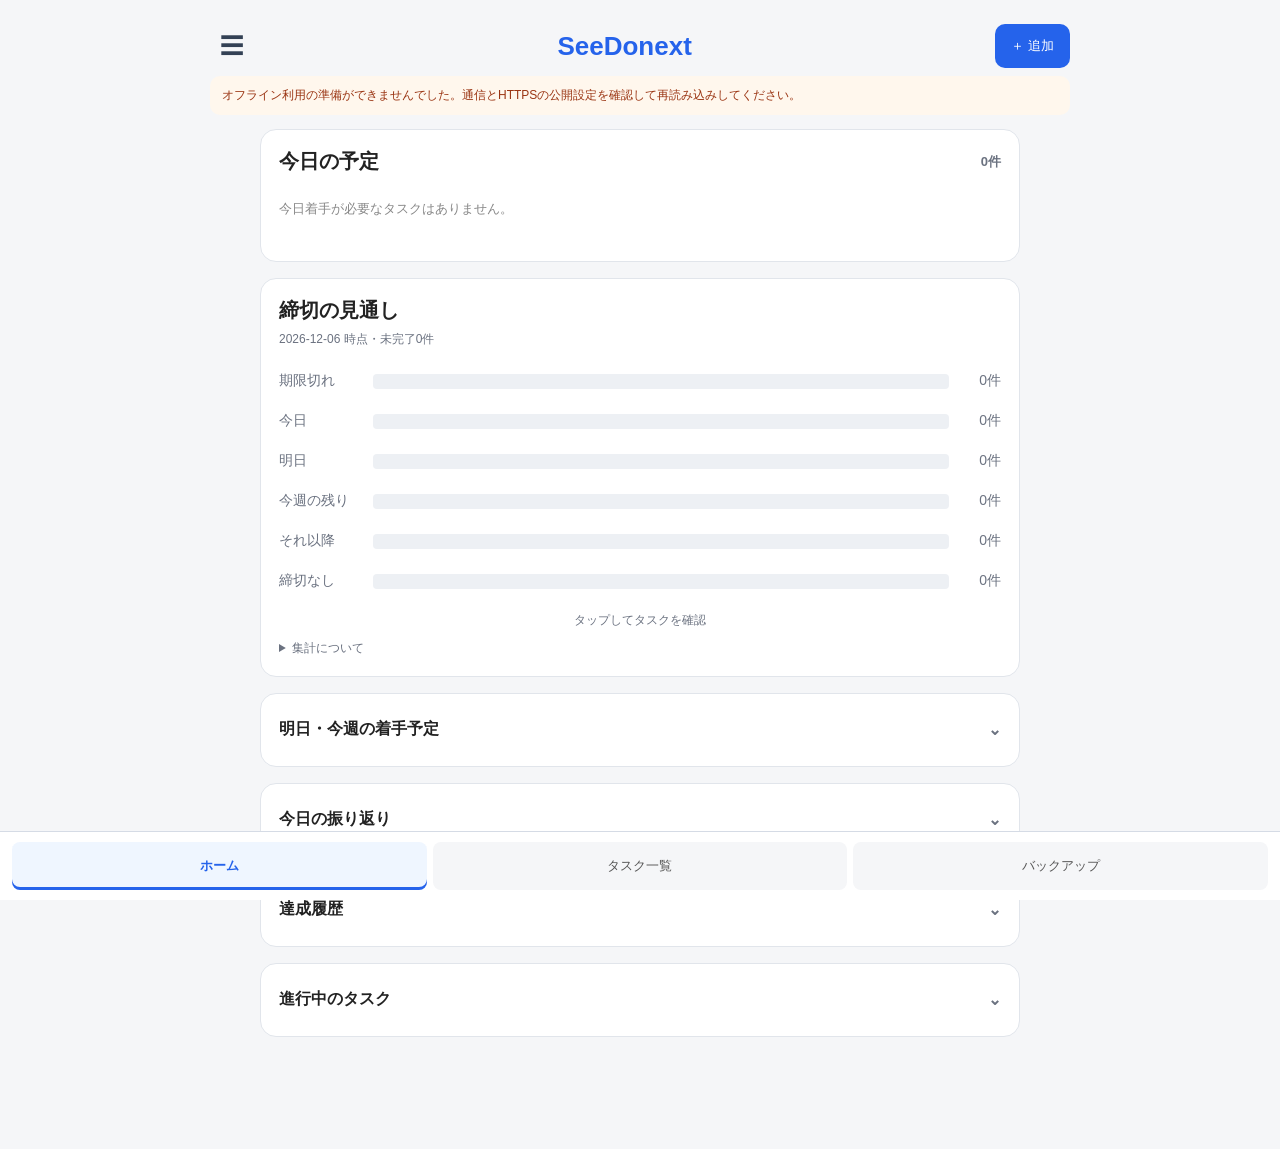
==== commit 1b6ea460: "ベータ版最終２" ====
--- a/index.html
+++ b/index.html
@@ -3,10 +3,10 @@
   <head>
     <meta charset="UTF-8" />
     <meta name="viewport" content="width=device-width, initial-scale=1.0" />
-    <title>TaskFlow</title>
+    <title>SeeDonext（セドネクスト）</title>
     <meta name="theme-color" content="#2563eb" />
     <meta name="apple-mobile-web-app-capable" content="yes" />
-    <meta name="apple-mobile-web-app-title" content="TaskFlow" />
+    <meta name="apple-mobile-web-app-title" content="SeeDonext" />
     <link rel="manifest" href="manifest.webmanifest" />
     <link rel="apple-touch-icon" sizes="180x180" href="icons/apple-touch-icon.png" />
     <link rel="stylesheet" href="style.css" />
@@ -14,7 +14,7 @@
 
   <body>
     <header class="app-header">
-      <button id="menuButton" type="button" aria-label="分類と案内のメニュー" aria-haspopup="dialog" aria-controls="taskMenu">☰</button><h1>TaskFlow</h1><button id="openAddButton" type="button">＋ 追加</button>
+      <button id="menuButton" type="button" aria-label="分類と案内のメニュー" aria-haspopup="dialog" aria-controls="taskMenu">☰</button><h1>SeeDonext</h1><button id="openAddButton" type="button">＋ 追加</button>
 
     </header>
     <div class="pwa-status" role="status">
@@ -22,6 +22,11 @@
       <button id="pwaUpdate" type="button" hidden>更新する</button>
     </div>
     <p id="storageMessage" role="status" hidden></p>
+    <aside id="installHint" class="install-hint" aria-label="ホーム画面への追加案内" hidden>
+      <span>ホーム画面に追加すると、アプリのように使えます。</span>
+      <button id="viewInstallGuide" type="button">追加方法を見る</button>
+      <button id="dismissInstallHint" type="button" aria-label="追加の案内を閉じる">閉じる</button>
+    </aside>
 
 
     <datalist id="categoryOptions"><option value="大学"></option><option value="仕事"></option><option value="私生活"></option><option value="生活"></option></datalist>
@@ -68,6 +73,11 @@
               <ul id="todayTaskList"></ul>
               <p id="todayEmptyMessage" hidden>今日着手が必要なタスクはありません。</p>
               <button id="showMoreTodayButton" class="view-all-button" type="button" hidden></button>
+              <section id="completionChecksSection" class="suggested-tasks" hidden>
+                <div class="home-section-heading"><h3>完了を確認</h3><strong id="completionChecksCount"></strong></div>
+                <p>進捗100％の未完了タスクです。詳細を開き、完了を確認してください。今日の作業予定・おすすめとは別です。</p>
+                <ul id="completionChecksList"></ul>
+              </section>
               <section id="suggestedTasksSection" class="suggested-tasks" hidden>
                 <div class="home-section-heading"><h3>余裕があれば</h3><strong id="suggestedTasksCount"></strong></div>
                 <p>予定のないタスクからのおすすめです。「今日の予定の残り」には含みません。</p>
@@ -79,7 +89,7 @@
               <p id="deadlineChartSummary"></p>
               <div id="deadlineChart"></div>
               <p class="chart-hint">タップしてタスクを確認</p>
-              <details class="chart-explanation"><summary>集計について</summary><p>今日やることは着手予定、このグラフは終える締切です。未完了を重複なしで集計します。子がある親は数えず、小さなタスクを数えます。子の締切がない場合は親の締切を集計に使います。件数は作業量の目安ではありません。</p></details>
+              <details class="chart-explanation"><summary>集計について</summary><p>今日やることは着手予定、このグラフは終える締切です。未完了を重複なしで集計します。未完了の子がある親は数えず、小さなタスクを数えます。子の締切がない場合は親の締切を集計に使います。件数は作業量の目安ではありません。</p></details>
             </section>
             <details class="home-accordion"><summary>明日・今週の着手予定</summary>
               <div class="daily-task-panel"><h3>明日 <span id="tomorrowCount"></span></h3><ul id="tomorrowTaskList"></ul></div>
@@ -169,7 +179,7 @@
           <button id="backButton" class="back-button">← ホームに戻る</button>
 
           <h2>すべてのタスク</h2>
-          <p id="allTasksCount"></p><p id="deadlineFilterStatus" role="status" hidden></p><button id="clearDeadlineFilter" type="button" hidden>締切の絞り込みを解除</button>
+          <p id="allTasksCount"></p><details class="count-explanation"><summary>件数の補足</summary><p id="allTasksCountDetails"></p></details><p id="deadlineFilterStatus" role="status" hidden></p><button id="clearDeadlineFilter" type="button" hidden>締切の絞り込みを解除</button>
         </div>
 
         <!-- 検索・並び替え・絞り込み -->
@@ -179,6 +189,7 @@
             <label for="taskSearch">タスクを検索</label>
             <input type="search" id="taskSearch" placeholder="タスク名を入力" />
           </div>
+          <div class="control-field"><label for="listCategorySelect">分類</label><select id="listCategorySelect"><option value="">すべて</option></select></div>
 
           <div class="control-field">
             <label for="taskSort">並び順</label>
@@ -201,7 +212,7 @@
         </div>
 
         <div class="list-toolbar">
-          <label><input id="compactListInput" type="checkbox" checked />コンパクト表示</label>
+          <span id="selectionModeHint" class="field-help">選択モードでまとめて操作できます</span>
           <button id="toggleSelectionButton" type="button" aria-pressed="false">選択モード</button>
         </div>
         <div id="bulkActions" class="bulk-actions" hidden>
@@ -219,6 +230,7 @@
           </div>
           <p id="bulkResult" role="status"></p>
         </div>
+        <nav class="list-pagination" aria-label="タスク一覧のページ（上部）"><button id="previousPageTop" type="button">前へ</button><span id="pageStatusTop"></span><button id="nextPageTop" type="button">次へ</button></nav>
         <ul id="allTasksList"></ul>
         <nav class="list-pagination" aria-label="タスク一覧のページ">
           <button id="previousPage" type="button">前へ</button><span id="pageStatus" role="status"></span><button id="nextPage" type="button">次へ</button>
@@ -261,14 +273,26 @@
           <textarea id="backupText" rows="5" readonly spellcheck="false"></textarea>
           <button id="copyBackupButton" type="button">バックアップ全文をコピー</button>
         </details>
-        <p>iPhoneでは「共有メニューから保存」→「ファイルに保存」を選びます。最後に「ファイル」アプリで、TaskFlowで始まるJSONファイルがあるか確認してください。</p>
-        <p>外部アプリを開く確認だけで終わる場合は、Safariまたはホーム画面のTaskFlowで開き直して試してください。ダウンロード後は「ファイル」アプリのダウンロード先を確認します。</p>
+        <p>iPhoneでは「共有メニューから保存」→「ファイルに保存」を選びます。最後に「ファイル」アプリで、SeeDonextで始まるJSONファイルがあるか確認してください。</p>
+        <p>外部アプリを開く確認だけで終わる場合は、Safariまたはホーム画面のSeeDonextで開き直して試してください。ダウンロード後は「ファイル」アプリのダウンロード先を確認します。</p>
         <p>このファイルは暗号化されていません。タスクやメモを含むため、保存先や共有相手に注意してください。</p>
         <p id="backupSaveStatus" role="status"></p>
       </div>
     </section>    <section class="app-guides" aria-label="使い方とデータについて">
       <details id="usageGuide">
         <summary>使い方</summary>
+        <section id="installGuide" tabindex="-1" class="install-guide" aria-labelledby="installGuideTitle">
+          <h3 id="installGuideTitle">スマホにアプリとして追加する方法</h3>
+          <p>ホーム画面のアイコンから開くと、アドレスバーのないアプリ風の画面で使えます。初回はオンラインで開き、「オフライン利用可能」の表示を確認してください。</p>
+          <h4>iPhone（Safari）</h4>
+          <ol><li>SafariでSeeDonextを開きます。LINE内で開いている場合は、メニューからSafariなどの外部ブラウザーで開いてください。</li><li>共有メニューを開きます。</li><li>「ホーム画面に追加」を選びます。</li><li>表示される場合は「Webアプリとして開く」を有効にして追加します。</li></ol>
+          <h4>Android（Chrome）</h4>
+          <ol><li>ChromeでSeeDonextを開きます。</li><li>右上などのメニューを開きます。</li><li>「アプリをインストール」または「ホーム画面に追加」を選びます。「インストールしてショートカットを作成」などの表示の場合もあります。</li></ol>
+          <p>OSやブラウザーのバージョンによって、名称や位置が異なります。追加後はホーム画面のSeeDonextアイコンから起動してください。Safari・Chromeの通常画面でアドレスバーを強制的に消すことはしません。</p>
+          <h4>今のデータを安全に移すには</h4>
+          <ol><li>現在タスクが見える画面で「バックアップ」から全データの控えを保存します。ファイルが実際に保存されていることを確認してください。</li><li>ホーム画面へ追加し、そのアイコンから一度オンラインで起動します。</li><li>データが表示されない場合だけ、控えを新しい画面で復元します。復元は現在の全データを置き換えるため、新しい画面にもデータがある場合は先にそちらも保存します。</li><li>タスク・メモ・予定日を確認するまで、元のブラウザーのデータを削除しないでください。</li></ol>
+          <p>Safari・ホーム画面アプリ・LINE内ブラウザーでは保存場所が分かれる場合があります。自動同期はありません。ファイル保存が使えない場合はバックアップ全文のコピー・貼り付けで移せます。コピーした控えには個人情報が含まれるため、他の人には送らないでください。</p>
+        </section>
         <ol>
           <li>上部の「＋追加」で入力画面を開き、タスク名を入力します。締切は終える期限、予定日は取り組む日です。どちらも任意です。</li>
           <li>分類は「大学」「仕事」「私生活」などを選ぶか、自分で入力できます。左上の☰メニューで表示する分類を切り替えます。</li>
@@ -277,7 +301,8 @@
           <li>締切・予定日がないタスクは、今日のタスクが少ないときだけ「余裕があれば」と表示します。それ以外も全タスク一覧で確認できます。</li>
           <li>優先スコアは締切・重要度・残り作業量・進捗による目安です。進捗100％になっても、最後に「完了」を押します。</li>
           <li>「明日へ移行」で予定を明日に変更できます。間違えたら「移行を取り消す」で戻せます。</li>
-          <li>タスクの変更は自動保存、振り返りメモは「振り返りを保存」で保存します。予定日に自動通知する機能はまだありません。</li>
+          <li>タスクは「タスクを追加」「変更を保存」や各操作ボタンで保存します。タスクメモは「メモを保存」、振り返りメモは「振り返りを保存」を押してください。バックアップには未保存のタスクメモは含まれません。</li>
+          <li>追加画面を閉じても入力途中の内容は残り、「＋追加」で再開できます。同じタブでは入力途中の一時退避も行いますが、スマホの強制終了やブラウザー設定によって復元できない場合があります。画面を離れる前に保存してください。予定日に自動通知する機能はまだありません。</li>
         </ol>
       </details>
       <details id="privacyGuide">
@@ -400,6 +425,7 @@
       <button type="button" data-screen="all">タスク一覧</button>
       <button type="button" data-screen="backup">バックアップ</button>
     </nav>
+    <script src="recommendation.js"></script>
     <script src="script.js"></script>
     <script src="pwa.js"></script>
   </body>
--- a/style.css
+++ b/style.css
@@ -1260,6 +1260,11 @@
 #suggestedTaskList .daily-task-info { flex: 1; }
 #suggestedTaskList .daily-task-info small:not(.suggestion-label) { display: none; }
 #suggestedTaskList .daily-task-actions { flex-direction: row; flex-wrap: nowrap; }
+#completionChecksSection[hidden] { display: none; }
+#completionChecksSection > p { font-size: 12px; color: #64748b; line-height: 1.7; }
+#completionChecksList .daily-task-info { flex: 1; }
+#completionChecksList .daily-task-info small:not(.suggestion-label) { display: none; }
+#completionChecksList .daily-task-actions { flex-direction: row; flex-wrap: nowrap; }
 #addTaskAdvanced { padding: 10px 0; }
 #addTaskAdvanced > summary { cursor: pointer; min-height: 44px; color: #2563eb; }
 #addTaskAdvanced > .task-form { margin-top: 8px; }
@@ -1297,6 +1302,52 @@
 }
 body:has(#allTasksScreen:not([hidden]) #bulkActions:not([hidden])) .completion-undo { bottom: auto; top: calc(12px + env(safe-area-inset-top)); }
 .list-pagination { justify-content: center; }
+.count-explanation { font-size: 12px; color: #64748b; line-height: 1.7; margin: 8px 0; }
+.count-explanation summary { cursor: pointer; padding: 6px 0; }
+.count-explanation p { margin: 6px 0; }
+.task-memo {
+  border: 1px solid #b6d9a4;
+  border-top: 5px solid #76aa59;
+  border-radius: 3px 3px 12px 3px;
+  padding: 0 12px;
+  margin-top: 6px;
+  background: #edf7d9;
+  color: #24452b;
+  box-shadow: 1px 3px 5px #24452b14;
+  min-width: 0;
+}
+.task-memo[open] { padding-bottom: 12px; }
+.task-memo > summary, .score-help > summary { cursor: pointer; min-height: 44px; display: flex; align-items: center; font-size: 13px; color: #475569; }
+.task-memo textarea { width: 100%; box-sizing: border-box; min-height: 100px; max-height: 32vh; max-height: 32dvh; overflow-y: auto; resize: vertical; padding: 12px; font-family: inherit; font-size: 16px; line-height: 1.6; border: 1px solid #cbd5e1; border-radius: 8px; }
+.task-memo button { min-height: 44px; margin-top: 8px; }
+.task-memo > summary { display: block; padding: 10px 0; overflow-wrap: anywhere; line-height: 1.7; color: #24452b; font-size: 14px; }
+.task-memo-body { white-space: pre-wrap; overflow-wrap: anywhere; line-height: 1.8; font-size: 14px; max-height: 32vh; max-height: 32dvh; overflow-y: auto; padding: 10px 0; background: transparent; border-top: 1px dashed #b6d9a4; color: #24452b; }
+.task-memo textarea { background: #f7fce9; border-color: #89b772; color: #24452b; }
+.task-memo textarea:focus-visible, .task-memo > summary:focus-visible { outline: 3px solid #3f7c47; outline-offset: 2px; }
+.task-memo .field-help { color: #3c6040; }
+.task-memo-body[role="button"] { cursor: text; }
+.task-memo-body:focus-visible { outline: 3px solid #60a5fa; outline-offset: 2px; }
+.task-memo [hidden] { display: none; }
+.task-memo[hidden] { display: none; }
+.score-help { font-size: 13px; }
+.score-help > p { font-size: 13px; line-height: 1.7; margin: 4px 0 10px; color: #64748b; }
+.install-hint { max-width: 860px; margin: 8px auto 16px; padding: 10px 12px; border: 1px solid #bfdbfe; border-radius: 10px; background: #eff6ff; display: flex; gap: 8px; align-items: center; flex-wrap: wrap; font-size: 13px; }
+.install-hint[hidden] { display: none; }
+.install-hint span { flex: 1 1 180px; }
+.install-hint button { min-height: 44px; padding: 8px 10px; }
+#dismissInstallHint { background: transparent; color: #475569; }
+.install-guide { margin: 16px 0; padding: 12px; border-radius: 10px; background: #f8fafc; line-height: 1.8; font-size: 14px; }
+.install-guide h3 { font-size: 17px; }
+#toggleSelectionButton { border: 1px solid #2563eb; background: #eff6ff; color: #1d4ed8; min-height: 44px; }
+#toggleSelectionButton[aria-pressed="true"] { background: #1d4ed8; color: white; border-color: #1d4ed8; }
+#allTasksList .task-selection { padding: 10px; border-radius: 8px; background: #eff6ff; color: #1e40af; border: 1px solid #93c5fd; font-weight: bold; }
+.task-selection input { accent-color: #1d4ed8; }
+#allTasksList > li.task-selected { border: 2px solid #2563eb; background: #f5f9ff; }
+.bulk-actions:not([hidden]) { background: #eff6ff; color: #1e3a8a; border: 2px solid #2563eb; }
+.bulk-selection-controls button { background: white; color: #1d4ed8; border: 1px solid #2563eb; }
+#selectionCount { background: #1d4ed8; color: white; border-radius: 6px; padding: 8px 10px; }
+#bulkMigrateButton { background: #1d4ed8; color: white; }
+.bulk-task-buttons button:disabled { opacity: 1; background: #dbe3ee !important; color: #475569 !important; cursor: default; }
 .list-pagination button:disabled { opacity: .45; cursor: default; }
 #allTasksList.compact-list > li { padding: 12px; gap: 6px; margin-bottom: 8px; }
 #allTasksList.compact-list > li > .task-info { flex-direction: row; align-items: center; gap: 10px; flex-wrap: wrap; }
